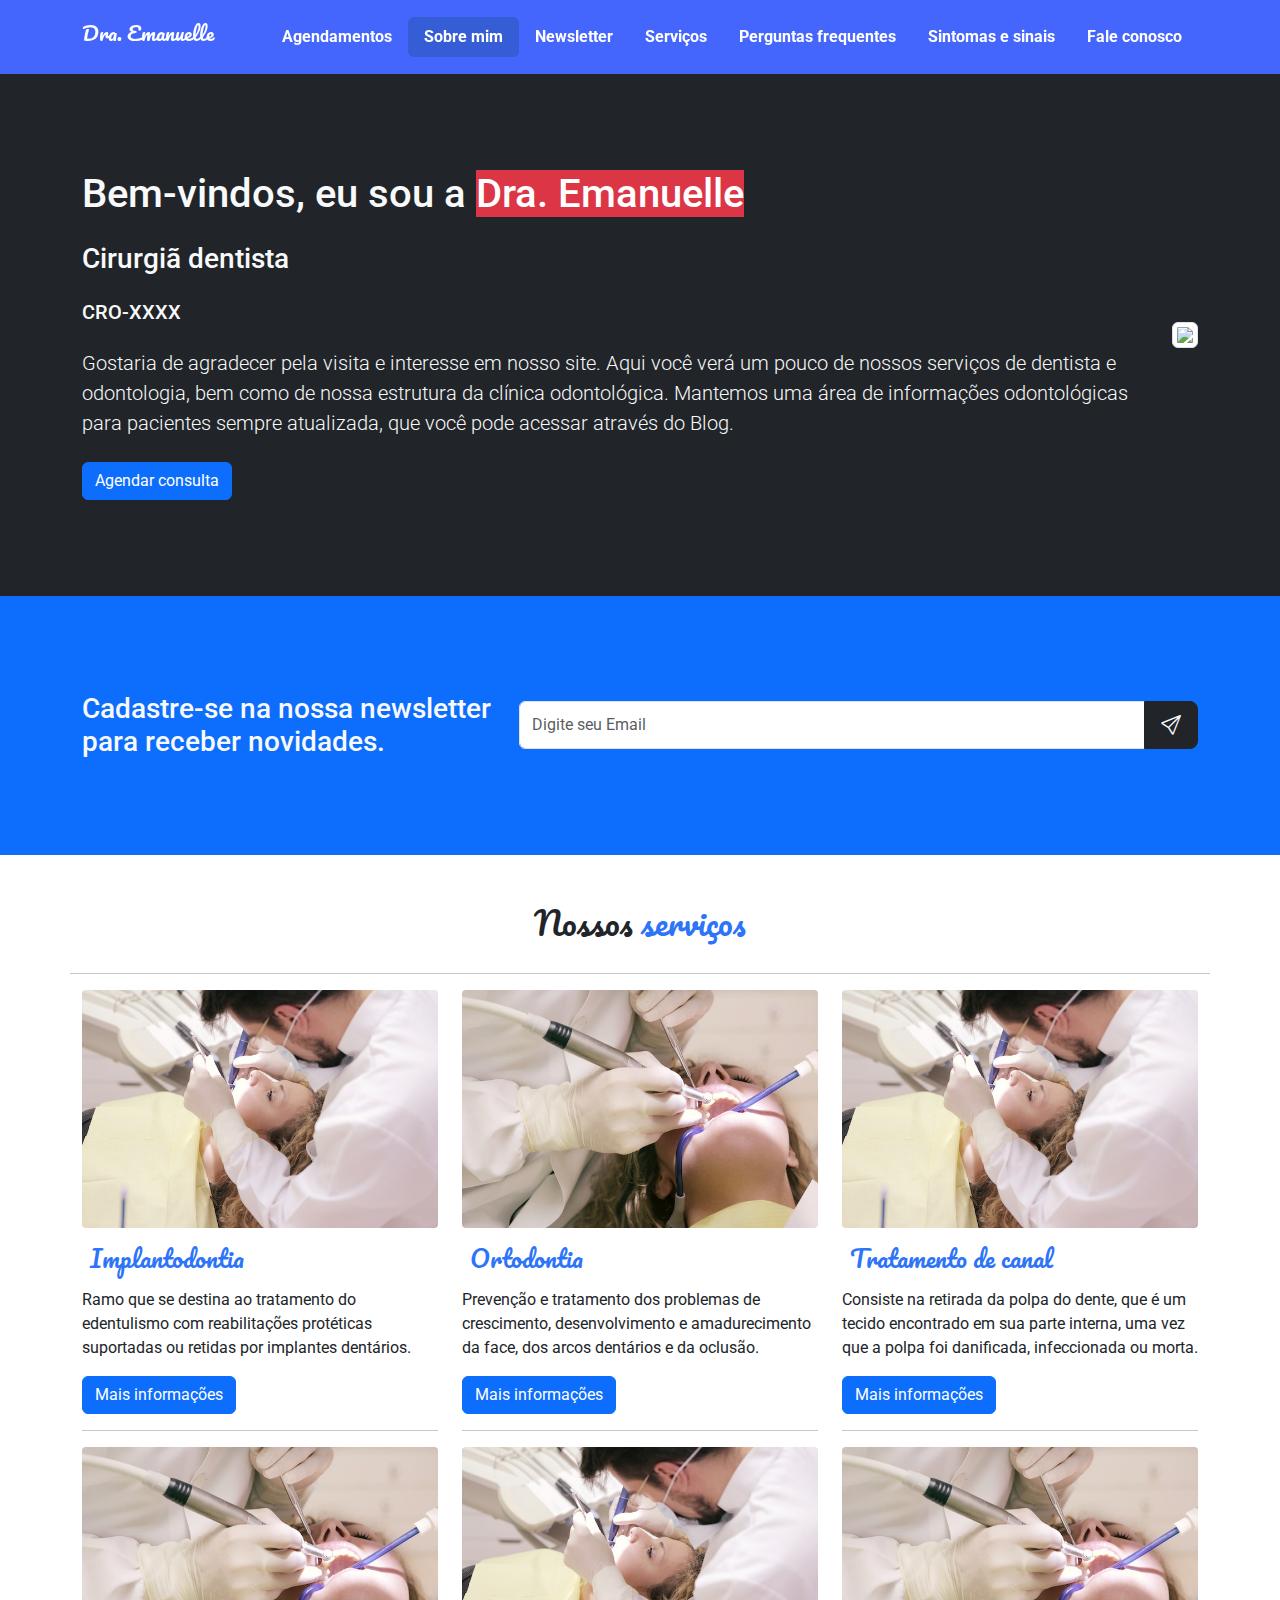
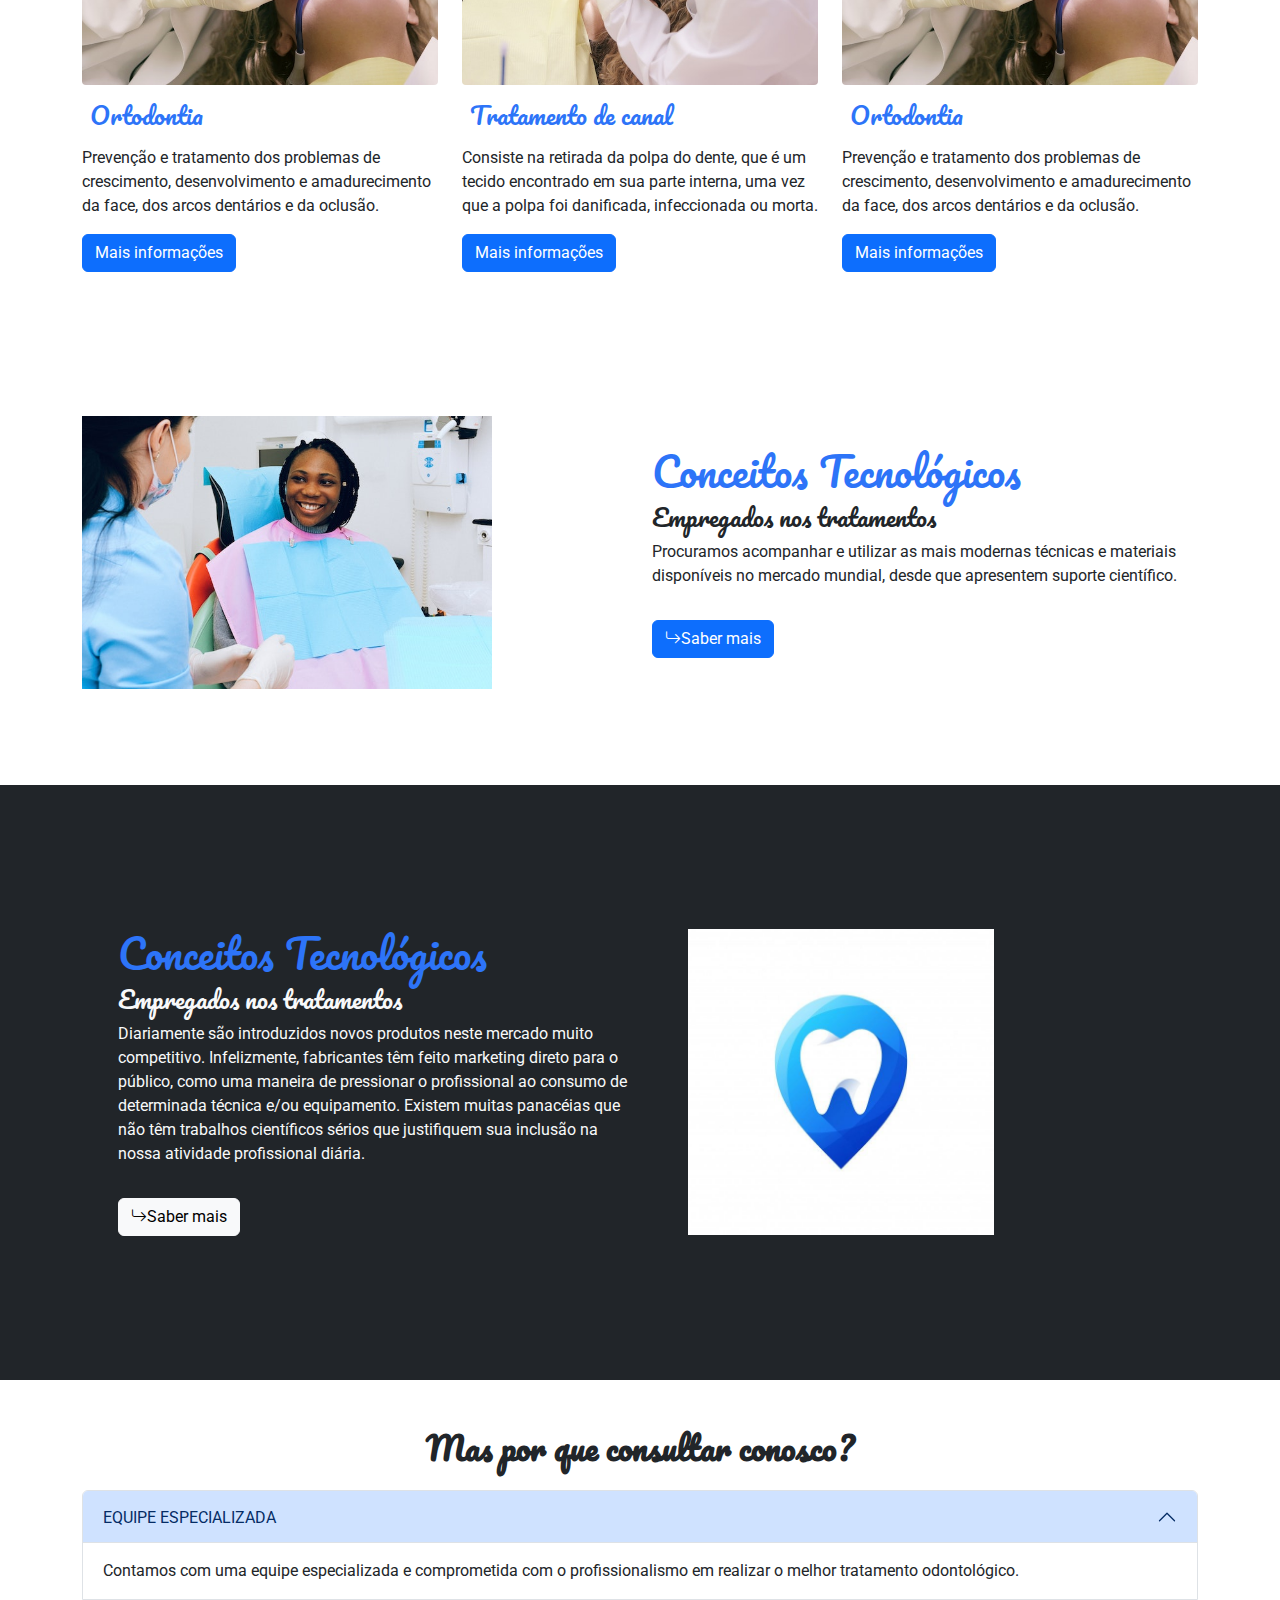
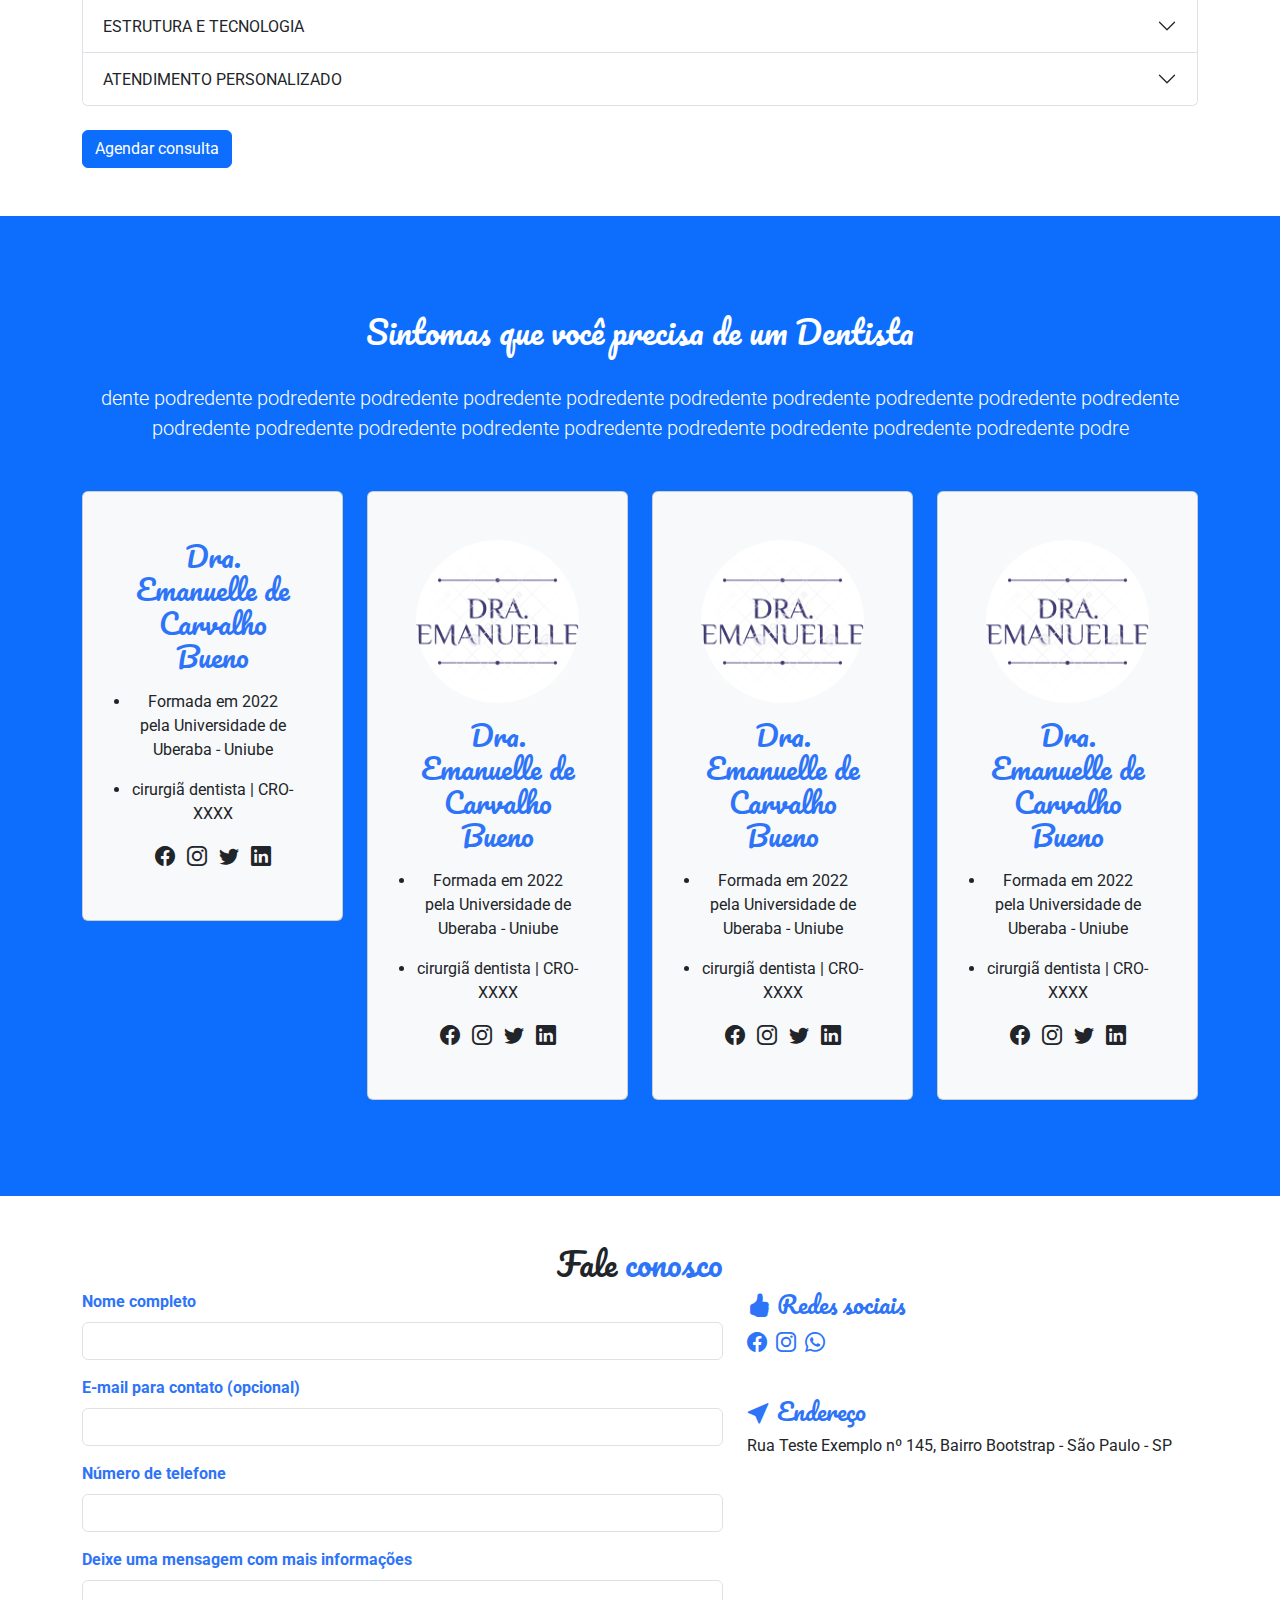
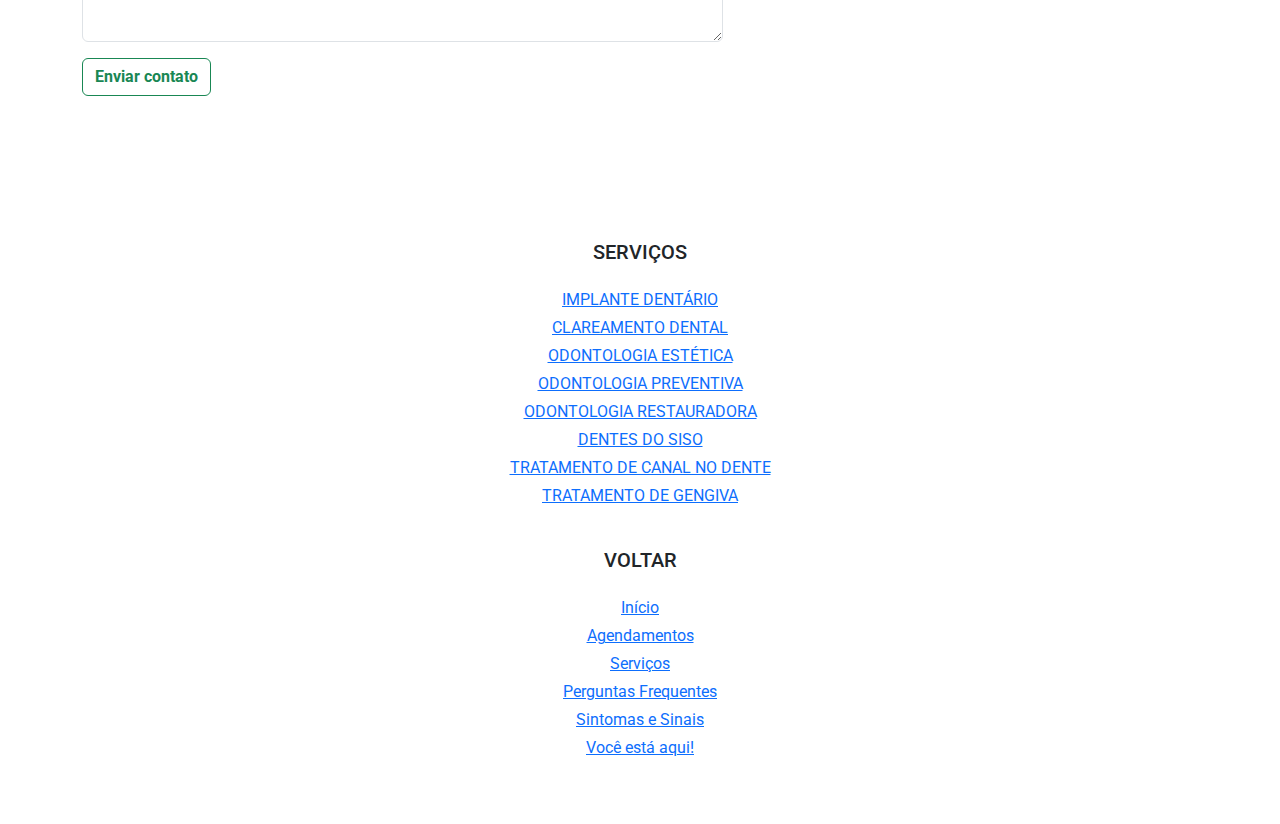
==== responsive-index.html @ a52a77e8 "Update responsive-index.html" ====
<!doctype html>
<html lang="pt-BR">

<head>
    <meta charset="UTF-8">
    <meta name="viewport" content="width=device-width, initial-scale=1">
    <title>DRA. Emanuelle</title>
    <link rel="stylesheet" href="https://cdn.jsdelivr.net/npm/bootstrap-icons@1.9.1/font/bootstrap-icons.css">
    <link rel="preconnect" href="https://fonts.googleapis.com">
    <link rel="preconnect" href="https://fonts.gstatic.com" crossorigin>
    <link href="https://fonts.googleapis.com/css2?family=Pacifico&family=Roboto:wght@400;700&display=swap" rel="stylesheet">
    <link href="https://cdn.jsdelivr.net/npm/bootstrap@5.2.0/dist/css/bootstrap.min.css" rel="stylesheet">
    <link rel="shortcut icon" href="./images/canvas.png">
    <link rel="stylesheet" href="./style.css">
</head>

<body>
    <!--Start navbar -->
    <header class="navbar navbar-expand-lg sticky-top p-3" id="cabecalho">
        <div class="container">
            <h1 class="navbar-brand section-title">Dra. Emanuelle</h1>
            <button class="navbar-toggler" data-bs-toggle="collapse" data-bs-target="#menu-navegacao"><span class="navbar-toggler-icon"></span>
            </button>
            <nav class="navbar-collapse collapse justify-content-end" id="menu-navegacao">
                <ul class="nav nav-pills d-block d-md-flex">
                    <li class="nav-item fw-bold">
                        <a href="#sobre-mim" class="nav-link" data-bs-toggle="modal" data-bs-target="#modal-1">Agendamentos</a>
                    </li>
                    <li class="nav-item fw-bolder"> 
                        <a  href="#cabecalho" class="nav-link">Sobre mim</a>
                    </li>
                    <li class="nav-item fw-bolder">
                        <a href="#newsletter" class="nav-link">Newsletter</a>
                    </li>
                    <li class="nav-item fw-bolder">
                        <a href="#services" class="nav-link">Serviços</a>
                    </li>
                    <li class="nav-item fw-bolder">
                        <a href="#questions-1" class="nav-link">Perguntas frequentes</a>
                    </li>
                    <li class="nav-item fw-bolder">
                        <a href="#sintomas-e-sinais" class="nav-link">Sintomas e sinais</a>
                    </li>
                    <li class="nav-item fw-bolder">
                        <a href="#agendamento" class="nav-link">Fale conosco</a>
                    </li>
                </ul>
            </nav>
        </div>
    </header>
    <!-- end navbar -->

    <!-- start hero section -->
    <div data-bs-spy="scroll" data-bs-target="cabecalho" data-bs-smooth-scroll="true">
        <section class="bg-dark text-light p-5 text-center text-sm-start" id="cabecalho">
            <div class="container py-5">
                <div class="d-sm-flex align-items-center justify-content-between">
                    <div>
                        <h1>Bem-vindos, eu sou a <span class="text-bg-danger">Dra. Emanuelle</span></h1>
                        <h3 class="my-4">Cirurgiã dentista</h3>
                        <h5>CRO-XXXX</h5>
                        <p class="lead my-4">
                            Gostaria de agradecer pela visita e interesse em nosso site. Aqui você verá um pouco de nossos
                            serviços de dentista e odontologia, bem como de nossa estrutura da clínica odontológica.
                            Mantemos uma área de informações odontológicas para pacientes sempre atualizada, que você pode
                            acessar através do Blog.
                        </p>
                        <a class="btn btn-primary" data-bs-toggle="modal" data-bs-target="#modal-1">Agendar consulta</a>
                    </div>
                    <a href="#">
                        <img src="images/indice.jpg" class="img-thumbnail" width="2000">
                    </a>
                </div>
            </div>
        </section>
        <!-- end of hero section -->

        <!-- start newsletter section -->
        <section id="newsletter" class="bg-primary text-light p-5">
            <div class="container py-5">
                <div class="d-md-flex justify-content-between align-items-center">
                    <h3 class="mb-3 mb-md-0">
                        Cadastre-se na nossa newsletter para receber novidades.
                    </h3>
                    <div class="input-group news-input">
                        <input type="text" class="form-control" placeholder="Digite seu Email" name="email">
                        <button class="btn btn-dark btn-lg" class="#enviar">
                            <i class="bi bi-send"></i>
                        </button>
                    </div>
                </div>
            </div>
        </section>
        <!-- end newsletter section -->

        <!-- start services section-->
        <section id="services" class="pt-5 pb-5">
            <div class="container">
                <div class="row">
                    <h2 class="section-title text-center">Nossos <span class="text-colored">serviços</span></h2>
                </div>
                <div class="row mt-4"><hr/>
                    <div class="col-md-4">
                        <img src="./images/pexels-andrea-piacquadio-3779711.jpg" alt="aniversario" class="d-block w-100 rounded-1 mb-2">
                        <h4 class="section-title text-colored p-2">
                            Implantodontia
                        </h4>
                        <p>
                            Ramo que se destina ao tratamento do edentulismo com reabilitações protéticas suportadas ou retidas por implantes dentários.
                        </p>
                        <a href="#newsletter" class="btn btn-primary">
                            Mais informações
                        </a><hr/>
                    </div>
                    <div class="col-md-4">
                        <img src="./images/pexels-andrea-piacquadio-3779713.jpg" alt="casamentos" class="d-block w-100 rounded-1 mb-2">
                        <h4 class="section-title text-colored p-2">
                            Ortodontia                        
                        </h4>
                        <p>
                            Prevenção e tratamento dos problemas de crescimento, desenvolvimento e amadurecimento da face, dos arcos dentários e da oclusão.
                        </p>
                        <a href="#newsletter" class="btn btn-primary">
                            Mais informações
                        </a><hr/>
                    </div>
                    <div class="col-md-4">
                        <img src="./images/pexels-andrea-piacquadio-3779711.jpg" alt="confraternizacoes" class="d-block w-100 rounded-1 mb-2">
                        <h4 class="section-title text-colored p-2">
                            Tratamento de canal
                        </h4>
                        <p>
                            Consiste na retirada da polpa do dente, que é um tecido encontrado em sua parte interna, uma vez que a polpa foi danificada, infeccionada ou morta.
                        </p>
                        <a href="#newsletter" class="btn btn-primary">
                            Mais informações
                        </a><hr/>
                    </div>
                    <div class="col-md-4">
                        <img src="./images/pexels-andrea-piacquadio-3779713.jpg" alt="casamentos" class="d-block w-100 rounded-1 mb-2">
                        <h4 class="section-title text-colored p-2">
                            Ortodontia                        
                        </h4>
                        <p>
                            Prevenção e tratamento dos problemas de crescimento, desenvolvimento e amadurecimento da face, dos arcos dentários e da oclusão.
                        </p>
                        <a href="#newsletter" class="btn btn-primary">
                            Mais informações
                        </a>
                    </div>
                    <div class="col-md-4">
                        <img src="./images/pexels-andrea-piacquadio-3779711.jpg" alt="confraternizacoes" class="d-block w-100 rounded-1 mb-2">
                        <h4 class="section-title text-colored p-2">
                            Tratamento de canal
                        </h4>
                        <p>
                            Consiste na retirada da polpa do dente, que é um tecido encontrado em sua parte interna, uma vez que a polpa foi danificada, infeccionada ou morta.
                        </p>
                        <a href="#newsletter" class="btn btn-primary">
                            Mais informações
                        </a>
                    </div>
                    <div class="col-md-4">
                        <img src="./images/pexels-andrea-piacquadio-3779713.jpg" alt="casamentos" class="d-block w-100 rounded-1 mb-2">
                        <h4 class="section-title text-colored p-2">
                            Ortodontia                        
                        </h4>
                        <p>
                            Prevenção e tratamento dos problemas de crescimento, desenvolvimento e amadurecimento da face, dos arcos dentários e da oclusão.
                        </p>
                        <a href="#newsletter" class="btn btn-primary">
                            Mais informações
                        </a>
                    </div>
                </div>
            </div>
        </section>
        <!-- End event section -->


        

        <!--start about section-->
        <section class="p-5" id="about">
            <div class="container py-5">
                <div class="row justify-content-between align-items-center">
                    <div class="col-md">
                        <a href="#"><img src="./images/pexels-anna-shvets-3845625.jpg" class="img-fluid" width="75%"></a>
                    </div>
                    <div class="col-md">
                        <h1 class="section-title text-colored">Conceitos Tecnológicos</h1>
                        <h4 class="section-title"> Empregados nos tratamentos</h4>
                        <p>Procuramos acompanhar e utilizar as mais modernas técnicas e materiais disponíveis no mercado
                            mundial, desde que apresentem suporte científico.</p>
                        <a href="#newsletter" class="btn btn-primary mt-3"><i class="bi bi-arrow-return-right"></i>Saber
                            mais</a>
                    </div>
                </div>
            </div>

        </section>
        <!--end about section-->

        <!-- start learn section -->
        <section class="bg-dark text-light p-5" id="questions">
            <div class="container py-5">
                <div class="row align-items-center justify-content-between">
                    <div class="col-md p-5">
                        <h1 class="section-title text-colored">Conceitos Tecnológicos</h1>
                        <h4 class="section-title"> Empregados nos tratamentos</h4>
                        <p>Diariamente são introduzidos novos produtos neste mercado muito competitivo. Infelizmente,
                            fabricantes têm feito marketing direto para o público, como uma maneira de pressionar o
                            profissional ao consumo de determinada técnica e/ou equipamento. Existem muitas panacéias que
                            não têm trabalhos científicos sérios que justifiquem sua inclusão na nossa atividade
                            profissional diária.</p>
                        <a href="#newsletter" class="btn btn-light mt-3"><i class="bi bi-arrow-return-right"></i>Saber
                            mais</a>
                    </div>
                    <div class="col-md">
                        <a href="#">
                            <img src="./images/logo.jpg" class="img-fluid" width="60%">
                        </a>
                    </div>
                </div>
            </div>

        </section>

        <!-- end learn section -->

        <!-- star F&Q section -->

        <section class="p-5" id="questions-1">
            <div class="container">
                <h2 class="text-center section-title mb-4"><strong>Mas por que consultar conosco?</strong></h2>

                <div class="accordion" id="accordionExample">
                    <div class="accordion-item">
                        <h2 class="accordion-header" id="headingOne">
                            <button class="accordion-button" type="button" data-bs-toggle="collapse"
                                data-bs-target="#collapseOne" aria-expanded="true" aria-controls="collapseOne">
                                EQUIPE ESPECIALIZADA
                            </button>
                        </h2>
                        <div id="collapseOne" class="accordion-collapse collapse show" aria-labelledby="headingOne"
                            data-bs-parent="#accordionExample">
                            <div class="accordion-body">
                                Contamos com uma equipe especializada e comprometida com o profissionalismo em realizar o
                                melhor tratamento odontológico.
                            </div>
                        </div>
                    </div>
                    
                    <div class="accordion-item">
                        <h2 class="accordion-header" id="headingTwo">
                            <button class="accordion-button collapsed" type="button" data-bs-toggle="collapse"
                                data-bs-target="#collapseTwo" aria-expanded="false" aria-controls="collapseTwo">
                                ESTRUTURA E TECNOLOGIA
                            </button>
                        </h2>
                        <div id="collapseTwo" class="accordion-collapse collapse" aria-labelledby="headingTwo"
                            data-bs-parent="#accordionExample">
                            <div class="accordion-body">
                                <p>Contamos com uma estrutura moderna e também investimos no que tem de mais moderno em
                                    tecnologias para que os pacientes tenham um melhor resultado.</p>
                            </div>
                        </div>
                    </div>
                    <div class="accordion-item">
                        <h2 class="accordion-header" id="headingThree">
                            <button class="accordion-button collapsed" type="button" data-bs-toggle="collapse"
                                data-bs-target="#collapseThree" aria-expanded="false" aria-controls="collapseThree">
                                ATENDIMENTO PERSONALIZADO
                            </button>
                        </h2>
                        <div id="collapseThree" class="accordion-collapse collapse" aria-labelledby="headingThree"
                            data-bs-parent="#accordionExample">
                            <div class="accordion-body">
                                Pensando no bem - estar e satisfação do paciente, nós realizamos um atendimento
                                personalizado na particularidade de cada cliente.
                            </div>
                        </div>
                    </div>
                </div><br/>
                <a class="btn btn-primary" data-bs-toggle="modal" data-bs-target="#modal-1">Agendar consulta</a>
            </div>
        </section>

        <!-- end F&Q section -->

        <!-- Start instraction section-->
        <section class="p-5 bg-primary" id="sintomas-e-sinais">
            <div class="container py-5">
                <h2 class="text-center section-title text-white">Sintomas que você precisa de um Dentista</h2><br/>

                <p class="lead text-center text-white mb-5">
                    dente podredente podredente podredente podredente podredente podredente podredente podredente podredente
                    podredente podredente podredente podredente podredente podredente podredente podredente podredente
                    podredente podre
                </p>

                <div class="row g-4">
                    <div class="col-md-6 col-lg-3">
                        <div class="card bg-light">
                            <div class="card-body text-center p-5">
                                <h3 class="card-title section-title text-colored mb-3">Dra. Emanuelle de Carvalho Bueno</h3>
                                <p class="card-text">
                                    <li>
                                        Formada em 2022 pela Universidade de Uberaba - Uniube
                                    </li>
                                </p>
                                <p class="card-text">
                                    <li>
                                        cirurgiã dentista | CRO-XXXX
                                    </li>
                                </p>
                                <a href="#"><i class="bi bi-facebook text-dark mx-1 lead"></i></a>
                                <a href="#"><i class="bi bi-instagram text-dark mx-1 lead"></i></a>
                                <a href="#"><i class="bi bi-twitter text-dark mx-1 lead"></i></a>
                                <a href="#"><i class="bi bi-linkedin text-dark mx-1 lead"></i></a>
                            </div>
                        </div>
                    </div>

                    <div class="col-md-6 col-lg-3">
                        <div class="card bg-light">
                            <div class="card-body text-center p-5">
                                <img src="./images/canvas.png" class="rounded-circle mb-3" width="100%">
                                <h3 class="card-title section-title text-colored mb-3">Dra. Emanuelle de Carvalho Bueno</h3>
                                <p class="card-text">
                                    <li>
                                        Formada em 2022 pela Universidade de Uberaba - Uniube
                                    </li>
                                </p>
                                <p class="card-text">
                                    <li>
                                        cirurgiã dentista | CRO-XXXX
                                    </li>
                                </p>
                                <a href="#"><i class="bi bi-facebook text-dark mx-1 lead"></i></a>
                                <a href="#"><i class="bi bi-instagram text-dark mx-1 lead"></i></a>
                                <a href="#"><i class="bi bi-twitter text-dark mx-1 lead"></i></a>
                                <a href="#"><i class="bi bi-linkedin text-dark mx-1 lead"></i></a>
                            </div>
                        </div>
                    </div>

                    <div class="col-md-6 col-lg-3">
                        <div class="card bg-light">
                            <div class="card-body text-center p-5">
                                <img src="./images/canvas.png" class="rounded-circle mb-3" width="100%">
                                <h3 class="card-title section-title text-colored mb-3">Dra. Emanuelle de Carvalho Bueno</h3>
                                <p class="card-text">
                                    <li>
                                        Formada em 2022 pela Universidade de Uberaba - Uniube
                                    </li>
                                </p>
                                <p class="card-text">
                                    <li>
                                        cirurgiã dentista | CRO-XXXX
                                    </li>
                                </p>
                                <a href="#"><i class="bi bi-facebook text-dark mx-1 lead"></i></a>
                                <a href="#"><i class="bi bi-instagram text-dark mx-1 lead"></i></a>
                                <a href="#"><i class="bi bi-twitter text-dark mx-1 lead"></i></a>
                                <a href="#"><i class="bi bi-linkedin text-dark mx-1 lead"></i></a>
                            </div>
                        </div>
                    </div>

                    <div class="col-md-6 col-lg-3">
                        <div class="card bg-light">
                            <div class="card-body text-center p-5">
                                <img src="./images/canvas.png" class="rounded-circle mb-3" width="100%">
                                <h3 class="card-title section-title text-colored mb-3">Dra. Emanuelle de Carvalho Bueno</h3>
                                <p class="card-text">
                                    <li>
                                        Formada em 2022 pela Universidade de Uberaba - Uniube
                                    </li>
                                </p>
                                <p class="card-text">
                                    <li>
                                        cirurgiã dentista | CRO-XXXX
                                    </li>
                                </p>
                                <a href="#"><i class="bi bi-facebook text-dark mx-1 lead"></i></a>
                                <a href="#"><i class="bi bi-instagram text-dark mx-1 lead"></i></a>
                                <a href="#"><i class="bi bi-twitter text-dark mx-1 lead"></i></a>
                                <a href="#"><i class="bi bi-linkedin text-dark mx-1 lead"></i></a>
                            </div>
                        </div>
                    </div>
                </div>
            </div>
        </section>
        <!-- end instraction section -->

        <!-- Start agended section -->
        <section id="agendamento" class="pt-5 pb-5">
            <div class="container">
                <div class="row">
                    <h2 class="section-title text-center">Fale <span class="text-colored">conosco</span></h2>
                </div>
                <div class="row">
                    <div class="col-md-7 mb-5">
                        <form>
                            <div class="mb-3">
                                <label for="nome" class="form-label fw-bold text-colored">Nome completo</label>
                                <input type="text" id="nome" class="form-control" required>
                            </div>
                            <div class="mb-3">
                                <label for="email" class="form-label fw-bold text-colored">E-mail para contato (opcional)</label>
                                <input type="email" id="email" class="form-control">
                            </div>
                            <div class="mb-3">
                                <label for="telefone" class="form-label fw-bold text-colored">Número de telefone</label>
                                <input type="tel" id="telefone" class="form-control" required>
                            </div>
                            <div class="mb-3">
                                <label for="mensagem" class="form-label fw-bold text-colored">Deixe uma mensagem com mais informações</label>
                                <textarea id="mensagem" class="form-control" required></textarea>
                            </div>
                            <button type="submit" class="btn btn-outline-success fw-bold">Enviar contato</button>
                        </form>
                    </div>
                    <div class="col-md-5">
                        <div class="row">
                            <h3 class="section-title fs-4 text-colored">
                                <i class="bi bi-hand-thumbs-up-fill"></i>
                                Redes sociais
                            </h3>
                            <ul class="social-links">
                                <li class="fs-5">
                                    <a href="#">
                                        <i class="bi bi-facebook text-colored"></i>
                                    </a>
                                </li>
                                <li class="fs-5 ms-1 me-1">
                                    <a href="#">
                                        <i class="bi bi-instagram text-colored"></i>
                                    </a>
                                </li>
                                <li class="fs-5">
                                    <a href="#">
                                        <i class="bi bi-whatsapp text-colored"></i>
                                    </a>
                                </li>
                            </ul>
                        </div>
                        <div class="row mt-4">
                            <h3 class="section-title fs-4 text-colored">
                                <i class="bi bi-cursor-fill"></i>
                                Endereço
                            </h3>
                            <address>
                                Rua Teste Exemplo nº 145, Bairro Bootstrap - São Paulo - SP
                            </address>
                        </div>
                    </div>
                </div>
            </div>
        </section>
        <!-- End agended section -->

        <!-- Start modal section -->
        <div class="modal fade" id="modal-1">
            <div class="modal-dialog text-center">
                <div class="modal-content">
                    <div class="modal-header">
                        <p>Ficou interessado em agendar sua consulta? preencha os campos do formulario para receber nosso
                            atendimento.</p>
                        <button class="btn-close" data-bs-dismiss="modal" aria-label="close"></button>
                    </div>
                    <div class="modal-body">

                        <h6>Não perca tempo, agende sua consulta. </h6>


                        <form class="form">
                            <div class="input-group">
                                <input type="text" name="nome" placeholder="digite seu nome completo">
                            </div><br>

                            <div class="input-group">
                                <input type="text" name="email" placeholder="digite seu melhor email">
                            </div><br>

                            <div class="input-group">
                                <input type="text" name="telefone" placeholder="digite seu número de telefone">
                            </div><br>

                            <button type="submit" class="btn btn-md btn-success" id="form">Solicitar
                                contato</button>
                    </div>
                    <div class="modal-footer">
                        <button type="button" class="btn btn-secondary" data-bs-dismiss="modal">Fechar</button>
                    </div>
                </div>
            </div>
        </div>
        <!-- End modal section -->

        <!-- Start footer section -->
        <footer id="rodape" class="page-footer p-5 text-md-left">
            <div class="container text-center">
                <div class="row g-4">
                    <div class="col-lg-2col-md-2 mx-auto">
                        <h5 class="text-uppercase font-weight-bold mb-4">Serviços</h5>
                        <ul class="list-unstyled">
                            <li class="mb-1"><a href="#modal-1">IMPLANTE DENTÁRIO</a></li>
                            <li class="mb-1"><a href="#">CLAREAMENTO DENTAL</a></li>
                            <li class="mb-1"><a href="#">ODONTOLOGIA ESTÉTICA</a></li>
                            <li class="mb-1"><a href="#">ODONTOLOGIA PREVENTIVA</a></li>
                            <li class="mb-1"><a href="#">ODONTOLOGIA RESTAURADORA</a></li>
                            <li class="mb-1"><a href="#">DENTES DO SISO</a></li>
                            <li class="mb-1"><a href="#">TRATAMENTO DE CANAL NO DENTE</a></li>
                            <li class="mb-1"><a href="#">TRATAMENTO DE GENGIVA</a></li>
                        </ul>
                    </div>
                    <div class="col-lg-2col-md-2 mx-auto">
                        <h5 class="text-uppercase font-weight-bold mb-4">Voltar</h5>
                        <ul class="list-unstyled">
                            <li class="mb-1"><a href="#sobre-mim">Início</a></li>
                            <li class="mb-1"><a href="#">Agendamentos</a></li>
                            <li class="mb-1"><a href="#sevices">Serviços</a></li>
                            <li class="mb-1"><a href="#questions">Perguntas Frequentes</a></li>
                            <li class="mb-1"><a href="#sintomasSinais">Sintomas e Sinais</a></li>
                            <li class="mb-1"><a href="#rodape">Você está aqui!</a></li>
                        </ul>
                    </div>
                </div>
            </div>
        </footer>
        <!-- end footer section -->
    </div>

    <script src="https://cdn.jsdelivr.net/npm/bootstrap@5.2.0/dist/js/bootstrap.bundle.min.js"></script>
</body>

</html>
---- style.css ----
body {
    font-family: 'Roboto', sans-serif;
}

.navbar {
    background-color: #3b5efcf3;
}

#cabecalho .nav .nav-link.active {
    background-color: rgba(50, 91, 204, 0.822);
    color: #fff;
}

#cabecalho .nav .nav-link,
.navbar-brand,
.navbar-brand:hover,
.nav-cardapio .nav-link.active:hover {
    color: rgb(255, 255, 255);
}

.text-colored {
    color: #2d74f8;
}

.section-title {
    font-family: 'pacifico', cursive;
}

.navbar-toggler {
    background-color: rgba(255, 255, 255, 0.44);
}

.social-links li {
    list-style: none;
    display: inline;
}

.social-links a {
    text-decoration: none;
}

@media (max-width: 767px) {
    .carousel-item img {
        height: 280px;
    }
}
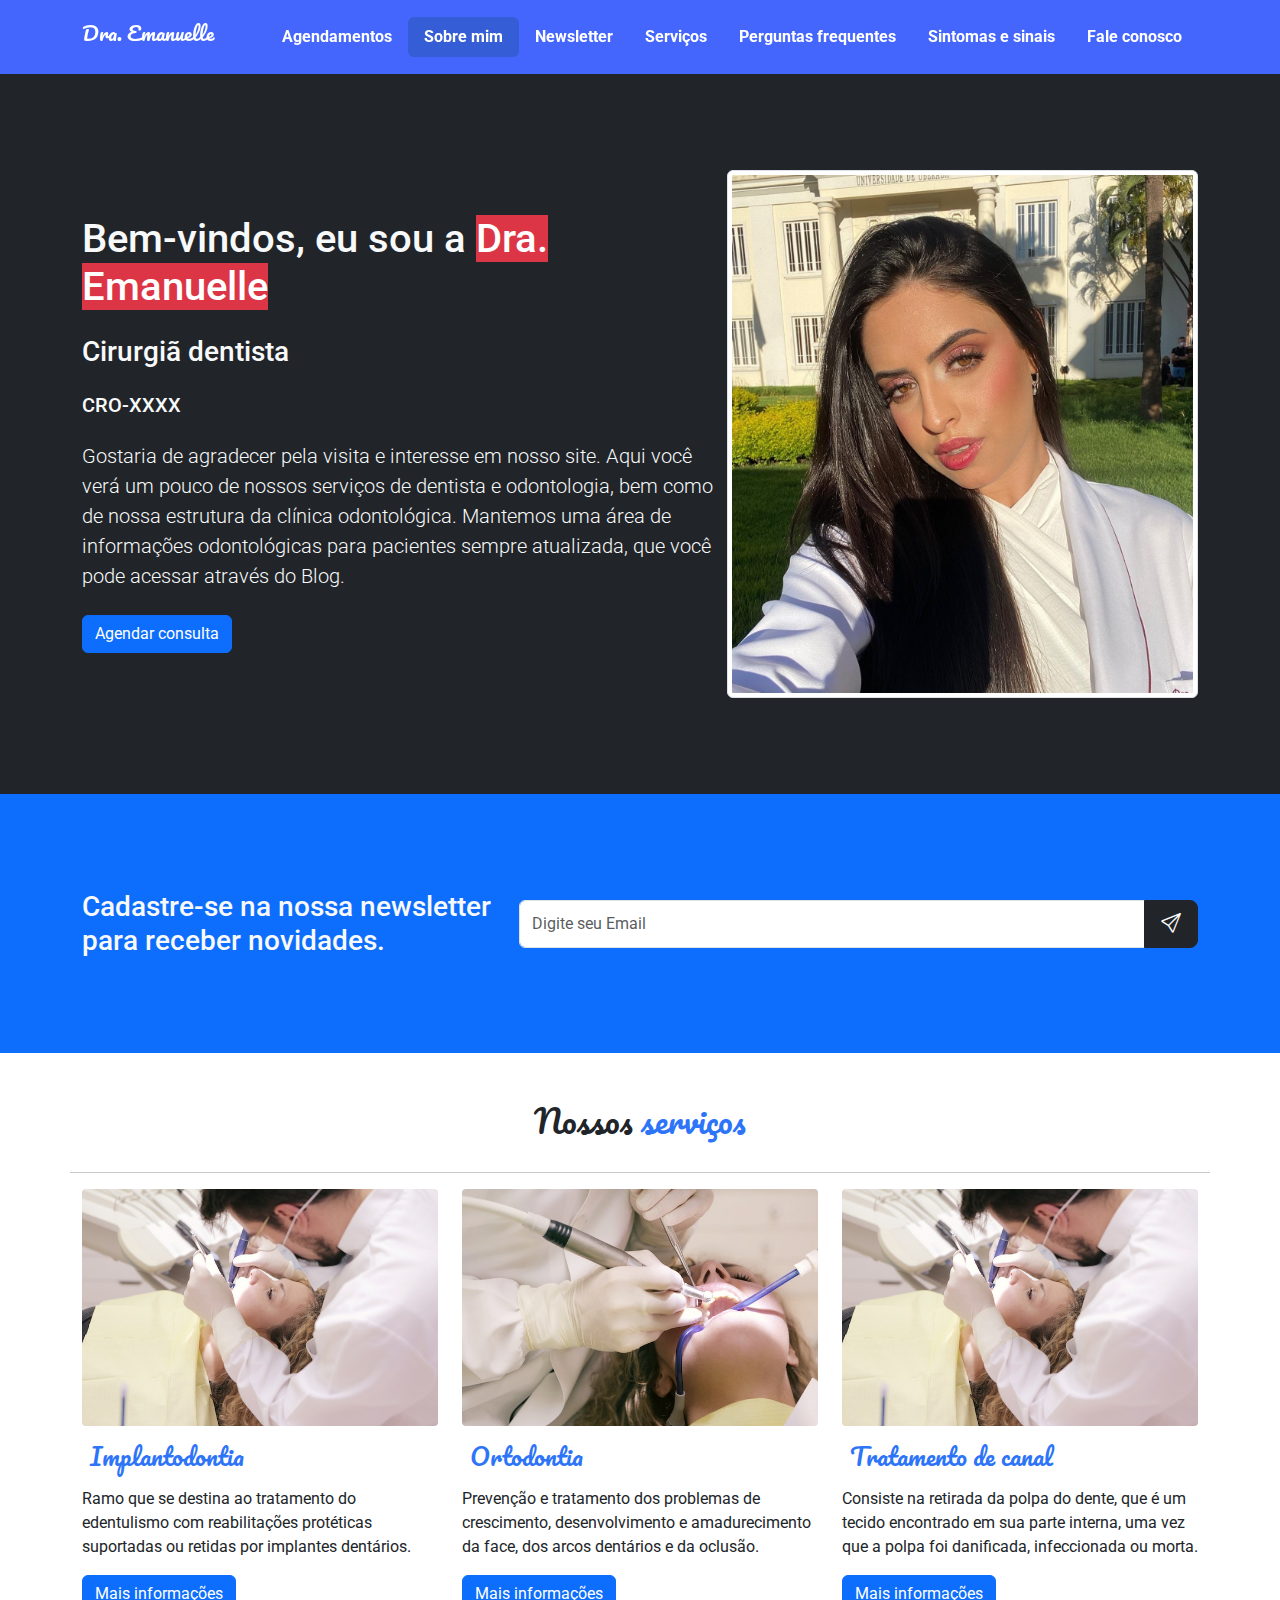
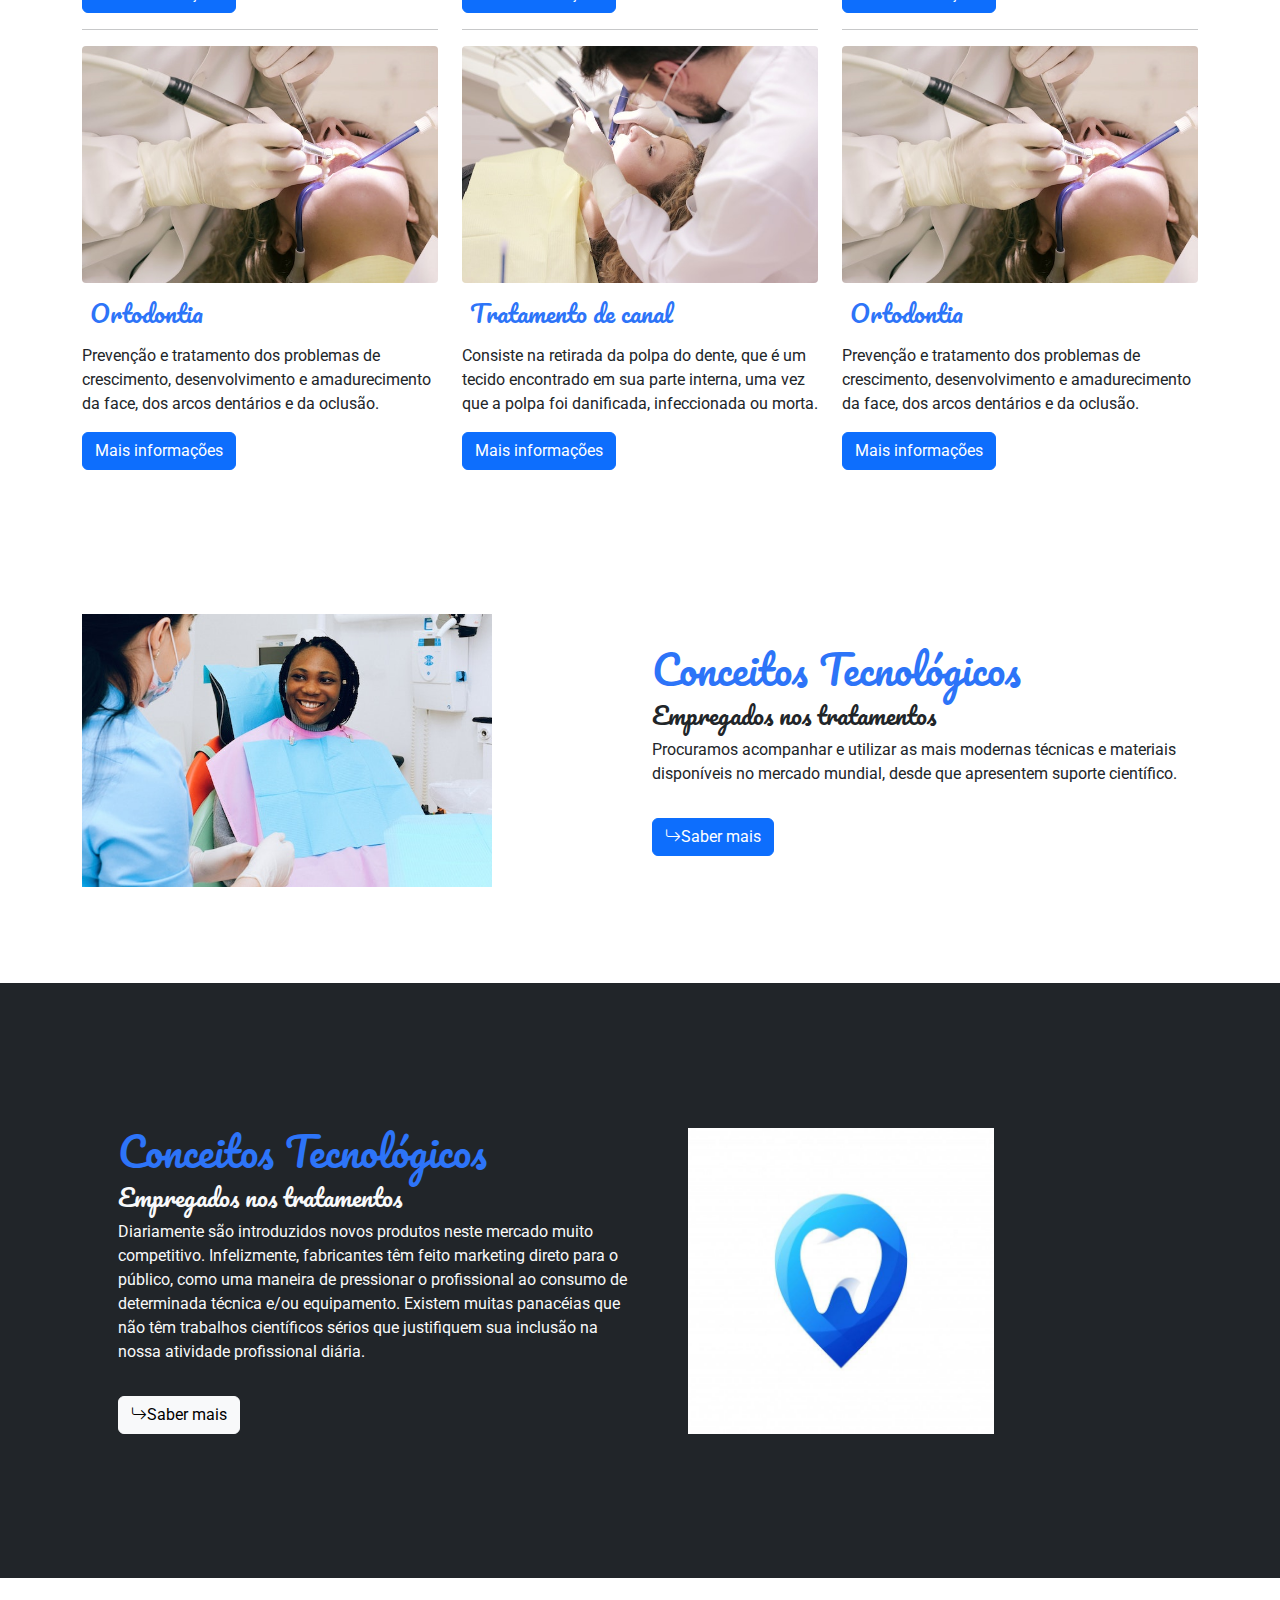
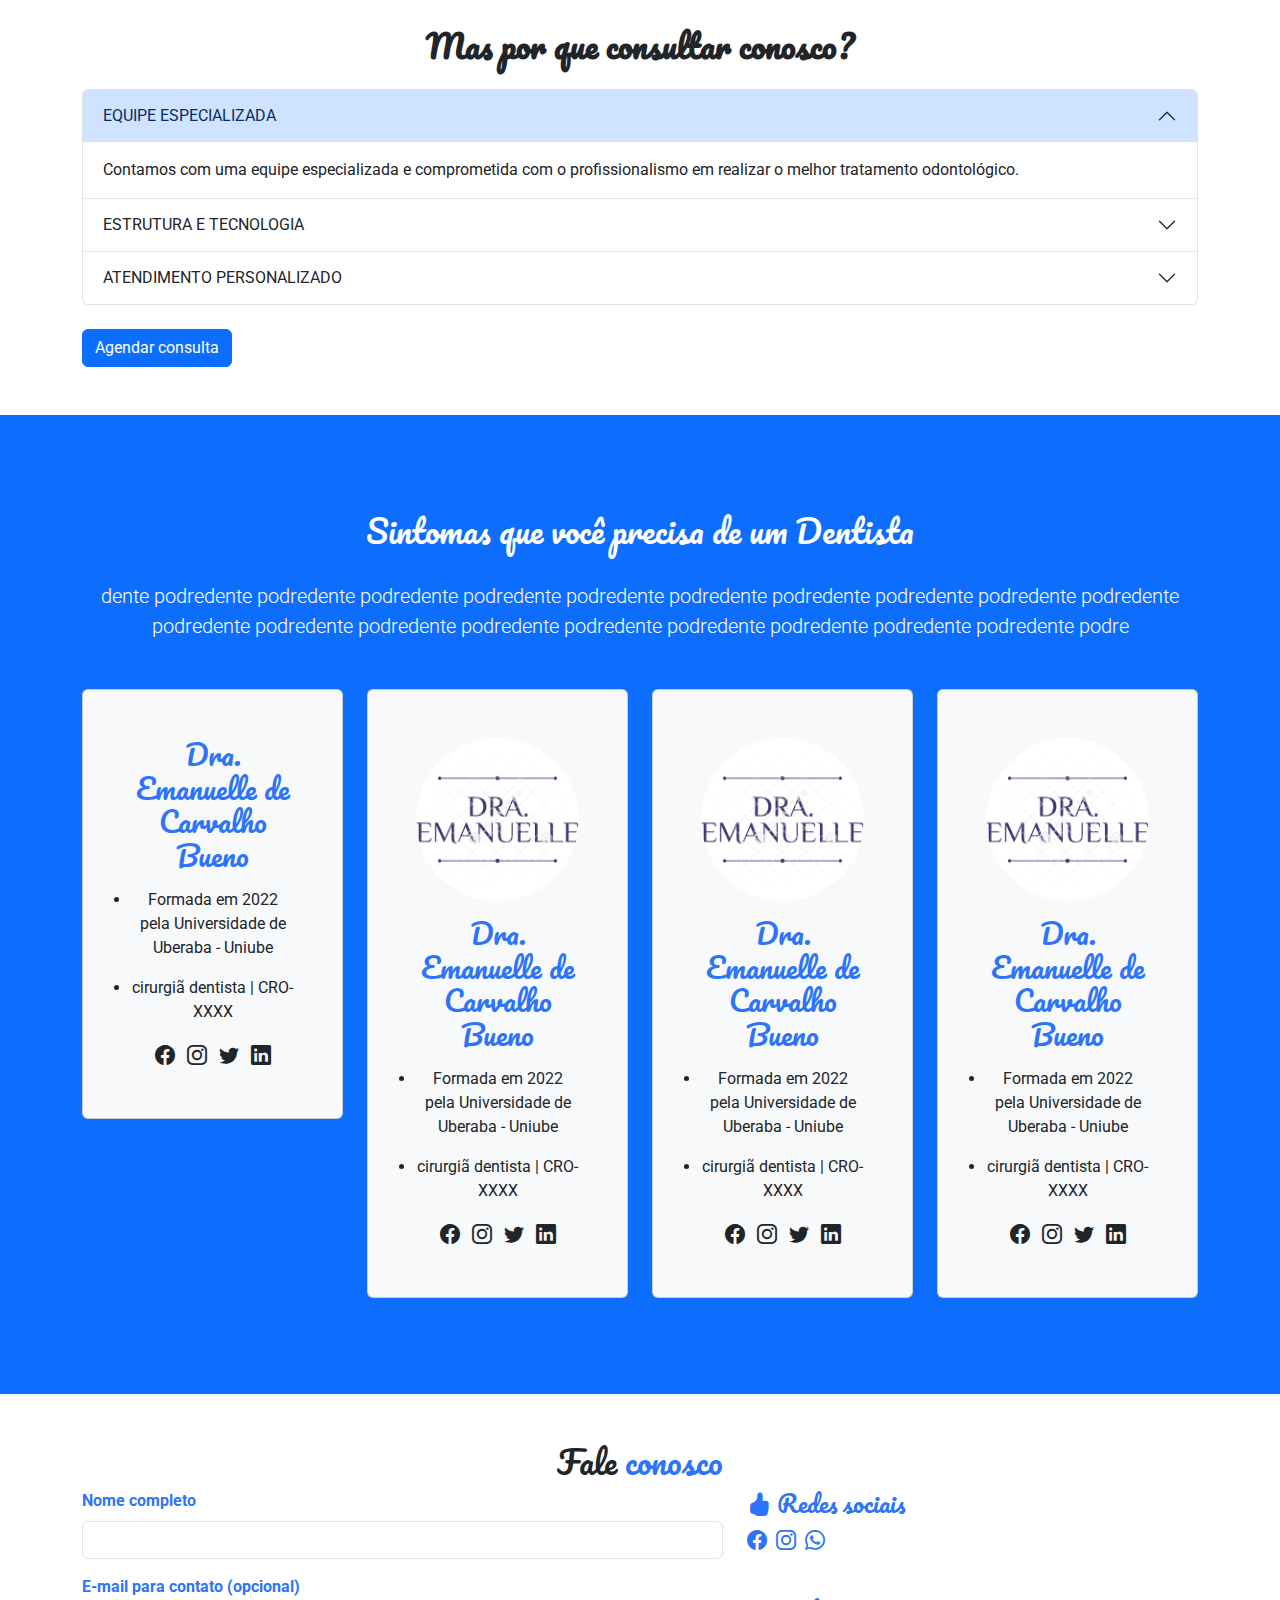
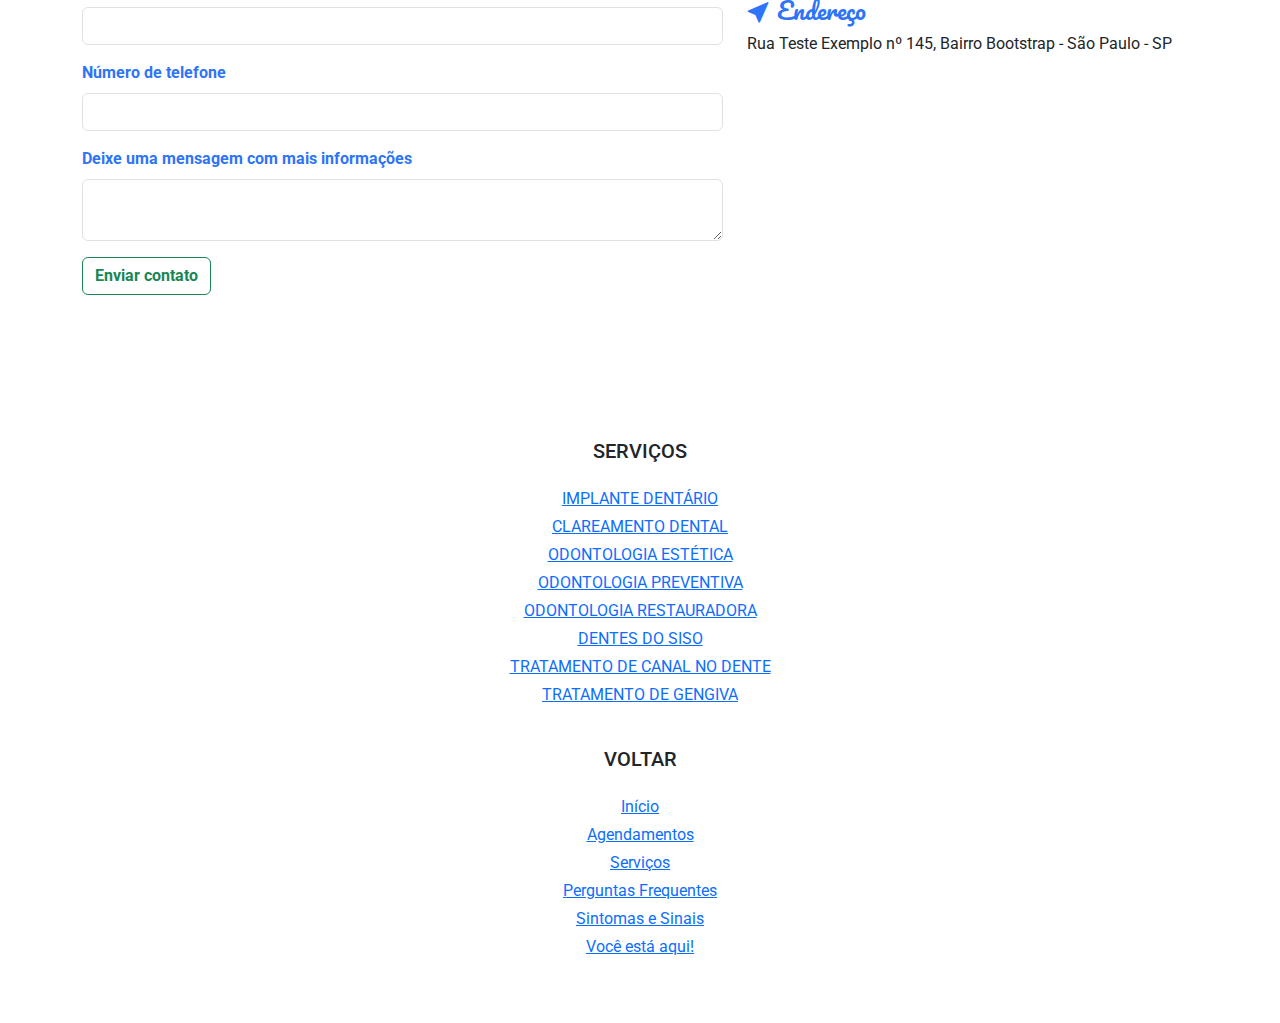
==== commit dcafdecd: "Update responsive-index.html" ====
--- a/responsive-index.html
+++ b/responsive-index.html
@@ -5,11 +5,12 @@
     <meta charset="UTF-8">
     <meta name="viewport" content="width=device-width, initial-scale=1">
     <title>DRA. Emanuelle</title>
+    <link href="https://cdn.jsdelivr.net/npm/bootstrap@5.2.0/dist/css/bootstrap.min.css" rel="stylesheet">
     <link rel="stylesheet" href="https://cdn.jsdelivr.net/npm/bootstrap-icons@1.9.1/font/bootstrap-icons.css">
     <link rel="preconnect" href="https://fonts.googleapis.com">
     <link rel="preconnect" href="https://fonts.gstatic.com" crossorigin>
-    <link href="https://fonts.googleapis.com/css2?family=Pacifico&family=Roboto:wght@400;700&display=swap" rel="stylesheet">
-    <link href="https://cdn.jsdelivr.net/npm/bootstrap@5.2.0/dist/css/bootstrap.min.css" rel="stylesheet">
+    <link href="https://fonts.googleapis.com/css2?family=Pacifico&family=Roboto:wght@400;700&display=swap"
+        rel="stylesheet">
     <link rel="shortcut icon" href="./images/canvas.png">
     <link rel="stylesheet" href="./style.css">
 </head>
@@ -19,15 +20,17 @@
     <header class="navbar navbar-expand-lg sticky-top p-3" id="cabecalho">
         <div class="container">
             <h1 class="navbar-brand section-title">Dra. Emanuelle</h1>
-            <button class="navbar-toggler" data-bs-toggle="collapse" data-bs-target="#menu-navegacao"><span class="navbar-toggler-icon"></span>
+            <button class="navbar-toggler" data-bs-toggle="collapse" data-bs-target="#menu-navegacao"><span
+                    class="navbar-toggler-icon"></span>
             </button>
             <nav class="navbar-collapse collapse justify-content-end" id="menu-navegacao">
                 <ul class="nav nav-pills d-block d-md-flex">
                     <li class="nav-item fw-bold">
-                        <a href="#sobre-mim" class="nav-link" data-bs-toggle="modal" data-bs-target="#modal-1">Agendamentos</a>
-                    </li>
-                    <li class="nav-item fw-bolder"> 
-                        <a  href="#cabecalho" class="nav-link">Sobre mim</a>
+                        <a href="#sobre-mim" class="nav-link" data-bs-toggle="modal"
+                            data-bs-target="#modal-1">Agendamentos</a>
+                    </li>
+                    <li class="nav-item fw-bolder">
+                        <a href="#cabecalho" class="nav-link">Sobre mim</a>
                     </li>
                     <li class="nav-item fw-bolder">
                         <a href="#newsletter" class="nav-link">Newsletter</a>
@@ -60,15 +63,17 @@
                         <h3 class="my-4">Cirurgiã dentista</h3>
                         <h5>CRO-XXXX</h5>
                         <p class="lead my-4">
-                            Gostaria de agradecer pela visita e interesse em nosso site. Aqui você verá um pouco de nossos
+                            Gostaria de agradecer pela visita e interesse em nosso site. Aqui você verá um pouco de
+                            nossos
                             serviços de dentista e odontologia, bem como de nossa estrutura da clínica odontológica.
-                            Mantemos uma área de informações odontológicas para pacientes sempre atualizada, que você pode
+                            Mantemos uma área de informações odontológicas para pacientes sempre atualizada, que você
+                            pode
                             acessar através do Blog.
                         </p>
                         <a class="btn btn-primary" data-bs-toggle="modal" data-bs-target="#modal-1">Agendar consulta</a>
                     </div>
                     <a href="#">
-                        <img src="images/indice.jpg" class="img-thumbnail" width="2000">
+                        <img src="./images/índice.jpg" class="img-thumbnail" width="2000">
                     </a>
                 </div>
             </div>
@@ -99,74 +104,90 @@
                 <div class="row">
                     <h2 class="section-title text-center">Nossos <span class="text-colored">serviços</span></h2>
                 </div>
-                <div class="row mt-4"><hr/>
+                <div class="row mt-4">
+                    <hr />
                     <div class="col-md-4">
-                        <img src="./images/pexels-andrea-piacquadio-3779711.jpg" alt="aniversario" class="d-block w-100 rounded-1 mb-2">
+                        <img src="./images/pexels-andrea-piacquadio-3779711.jpg" alt="aniversario"
+                            class="d-block w-100 rounded-1 mb-2">
                         <h4 class="section-title text-colored p-2">
                             Implantodontia
                         </h4>
                         <p>
-                            Ramo que se destina ao tratamento do edentulismo com reabilitações protéticas suportadas ou retidas por implantes dentários.
+                            Ramo que se destina ao tratamento do edentulismo com reabilitações protéticas suportadas ou
+                            retidas por implantes dentários.
                         </p>
                         <a href="#newsletter" class="btn btn-primary">
                             Mais informações
-                        </a><hr/>
+                        </a>
+                        <hr />
                     </div>
                     <div class="col-md-4">
-                        <img src="./images/pexels-andrea-piacquadio-3779713.jpg" alt="casamentos" class="d-block w-100 rounded-1 mb-2">
+                        <img src="./images/pexels-andrea-piacquadio-3779713.jpg" alt="casamentos"
+                            class="d-block w-100 rounded-1 mb-2">
                         <h4 class="section-title text-colored p-2">
-                            Ortodontia                        
+                            Ortodontia
                         </h4>
                         <p>
-                            Prevenção e tratamento dos problemas de crescimento, desenvolvimento e amadurecimento da face, dos arcos dentários e da oclusão.
+                            Prevenção e tratamento dos problemas de crescimento, desenvolvimento e amadurecimento da
+                            face, dos arcos dentários e da oclusão.
                         </p>
                         <a href="#newsletter" class="btn btn-primary">
                             Mais informações
-                        </a><hr/>
+                        </a>
+                        <hr />
                     </div>
                     <div class="col-md-4">
-                        <img src="./images/pexels-andrea-piacquadio-3779711.jpg" alt="confraternizacoes" class="d-block w-100 rounded-1 mb-2">
+                        <img src="./images/pexels-andrea-piacquadio-3779711.jpg" alt="confraternizacoes"
+                            class="d-block w-100 rounded-1 mb-2">
                         <h4 class="section-title text-colored p-2">
                             Tratamento de canal
                         </h4>
                         <p>
-                            Consiste na retirada da polpa do dente, que é um tecido encontrado em sua parte interna, uma vez que a polpa foi danificada, infeccionada ou morta.
+                            Consiste na retirada da polpa do dente, que é um tecido encontrado em sua parte interna, uma
+                            vez que a polpa foi danificada, infeccionada ou morta.
                         </p>
                         <a href="#newsletter" class="btn btn-primary">
                             Mais informações
-                        </a><hr/>
+                        </a>
+                        <hr />
                     </div>
                     <div class="col-md-4">
-                        <img src="./images/pexels-andrea-piacquadio-3779713.jpg" alt="casamentos" class="d-block w-100 rounded-1 mb-2">
+                        <img src="./images/pexels-andrea-piacquadio-3779713.jpg" alt="casamentos"
+                            class="d-block w-100 rounded-1 mb-2">
                         <h4 class="section-title text-colored p-2">
-                            Ortodontia                        
+                            Ortodontia
                         </h4>
                         <p>
-                            Prevenção e tratamento dos problemas de crescimento, desenvolvimento e amadurecimento da face, dos arcos dentários e da oclusão.
+                            Prevenção e tratamento dos problemas de crescimento, desenvolvimento e amadurecimento da
+                            face, dos arcos dentários e da oclusão.
                         </p>
                         <a href="#newsletter" class="btn btn-primary">
                             Mais informações
                         </a>
                     </div>
                     <div class="col-md-4">
-                        <img src="./images/pexels-andrea-piacquadio-3779711.jpg" alt="confraternizacoes" class="d-block w-100 rounded-1 mb-2">
+                        <img src="./images/pexels-andrea-piacquadio-3779711.jpg" alt="confraternizacoes"
+                            class="d-block w-100 rounded-1 mb-2">
                         <h4 class="section-title text-colored p-2">
                             Tratamento de canal
                         </h4>
                         <p>
-                            Consiste na retirada da polpa do dente, que é um tecido encontrado em sua parte interna, uma vez que a polpa foi danificada, infeccionada ou morta.
+                            Consiste na retirada da polpa do dente, que é um tecido encontrado em sua parte interna, uma
+                            vez que a polpa foi danificada, infeccionada ou morta.
                         </p>
                         <a href="#newsletter" class="btn btn-primary">
                             Mais informações
                         </a>
                     </div>
                     <div class="col-md-4">
-                        <img src="./images/pexels-andrea-piacquadio-3779713.jpg" alt="casamentos" class="d-block w-100 rounded-1 mb-2">
+                        <img src="./images/pexels-andrea-piacquadio-3779713.jpg" alt="casamentos"
+                            class="d-block w-100 rounded-1 mb-2">
                         <h4 class="section-title text-colored p-2">
-                            Ortodontia                        
+                            Ortodontia
                         </h4>
                         <p>
-                            Prevenção e tratamento dos problemas de crescimento, desenvolvimento e amadurecimento da face, dos arcos dentários e da oclusão.
+                            Prevenção e tratamento dos problemas de crescimento, desenvolvimento e amadurecimento da
+                            face, dos arcos dentários e da oclusão.
                         </p>
                         <a href="#newsletter" class="btn btn-primary">
                             Mais informações
@@ -178,14 +199,15 @@
         <!-- End event section -->
 
 
-        
+
 
         <!--start about section-->
         <section class="p-5" id="about">
             <div class="container py-5">
                 <div class="row justify-content-between align-items-center">
                     <div class="col-md">
-                        <a href="#"><img src="./images/pexels-anna-shvets-3845625.jpg" class="img-fluid" width="75%"></a>
+                        <a href="#"><img src="./images/pexels-anna-shvets-3845625.jpg" class="img-fluid"
+                                width="75%"></a>
                     </div>
                     <div class="col-md">
                         <h1 class="section-title text-colored">Conceitos Tecnológicos</h1>
@@ -210,7 +232,8 @@
                         <h4 class="section-title"> Empregados nos tratamentos</h4>
                         <p>Diariamente são introduzidos novos produtos neste mercado muito competitivo. Infelizmente,
                             fabricantes têm feito marketing direto para o público, como uma maneira de pressionar o
-                            profissional ao consumo de determinada técnica e/ou equipamento. Existem muitas panacéias que
+                            profissional ao consumo de determinada técnica e/ou equipamento. Existem muitas panacéias
+                            que
                             não têm trabalhos científicos sérios que justifiquem sua inclusão na nossa atividade
                             profissional diária.</p>
                         <a href="#newsletter" class="btn btn-light mt-3"><i class="bi bi-arrow-return-right"></i>Saber
@@ -245,12 +268,13 @@
                         <div id="collapseOne" class="accordion-collapse collapse show" aria-labelledby="headingOne"
                             data-bs-parent="#accordionExample">
                             <div class="accordion-body">
-                                Contamos com uma equipe especializada e comprometida com o profissionalismo em realizar o
+                                Contamos com uma equipe especializada e comprometida com o profissionalismo em realizar
+                                o
                                 melhor tratamento odontológico.
                             </div>
                         </div>
                     </div>
-                    
+
                     <div class="accordion-item">
                         <h2 class="accordion-header" id="headingTwo">
                             <button class="accordion-button collapsed" type="button" data-bs-toggle="collapse"
@@ -281,7 +305,7 @@
                             </div>
                         </div>
                     </div>
-                </div><br/>
+                </div><br />
                 <a class="btn btn-primary" data-bs-toggle="modal" data-bs-target="#modal-1">Agendar consulta</a>
             </div>
         </section>
@@ -291,10 +315,11 @@
         <!-- Start instraction section-->
         <section class="p-5 bg-primary" id="sintomas-e-sinais">
             <div class="container py-5">
-                <h2 class="text-center section-title text-white">Sintomas que você precisa de um Dentista</h2><br/>
+                <h2 class="text-center section-title text-white">Sintomas que você precisa de um Dentista</h2><br />
 
                 <p class="lead text-center text-white mb-5">
-                    dente podredente podredente podredente podredente podredente podredente podredente podredente podredente
+                    dente podredente podredente podredente podredente podredente podredente podredente podredente
+                    podredente
                     podredente podredente podredente podredente podredente podredente podredente podredente podredente
                     podredente podre
                 </p>
@@ -303,7 +328,8 @@
                     <div class="col-md-6 col-lg-3">
                         <div class="card bg-light">
                             <div class="card-body text-center p-5">
-                                <h3 class="card-title section-title text-colored mb-3">Dra. Emanuelle de Carvalho Bueno</h3>
+                                <h3 class="card-title section-title text-colored mb-3">Dra. Emanuelle de Carvalho Bueno
+                                </h3>
                                 <p class="card-text">
                                     <li>
                                         Formada em 2022 pela Universidade de Uberaba - Uniube
@@ -326,7 +352,8 @@
                         <div class="card bg-light">
                             <div class="card-body text-center p-5">
                                 <img src="./images/canvas.png" class="rounded-circle mb-3" width="100%">
-                                <h3 class="card-title section-title text-colored mb-3">Dra. Emanuelle de Carvalho Bueno</h3>
+                                <h3 class="card-title section-title text-colored mb-3">Dra. Emanuelle de Carvalho Bueno
+                                </h3>
                                 <p class="card-text">
                                     <li>
                                         Formada em 2022 pela Universidade de Uberaba - Uniube
@@ -349,7 +376,8 @@
                         <div class="card bg-light">
                             <div class="card-body text-center p-5">
                                 <img src="./images/canvas.png" class="rounded-circle mb-3" width="100%">
-                                <h3 class="card-title section-title text-colored mb-3">Dra. Emanuelle de Carvalho Bueno</h3>
+                                <h3 class="card-title section-title text-colored mb-3">Dra. Emanuelle de Carvalho Bueno
+                                </h3>
                                 <p class="card-text">
                                     <li>
                                         Formada em 2022 pela Universidade de Uberaba - Uniube
@@ -372,7 +400,8 @@
                         <div class="card bg-light">
                             <div class="card-body text-center p-5">
                                 <img src="./images/canvas.png" class="rounded-circle mb-3" width="100%">
-                                <h3 class="card-title section-title text-colored mb-3">Dra. Emanuelle de Carvalho Bueno</h3>
+                                <h3 class="card-title section-title text-colored mb-3">Dra. Emanuelle de Carvalho Bueno
+                                </h3>
                                 <p class="card-text">
                                     <li>
                                         Formada em 2022 pela Universidade de Uberaba - Uniube
@@ -409,7 +438,8 @@
                                 <input type="text" id="nome" class="form-control" required>
                             </div>
                             <div class="mb-3">
-                                <label for="email" class="form-label fw-bold text-colored">E-mail para contato (opcional)</label>
+                                <label for="email" class="form-label fw-bold text-colored">E-mail para contato
+                                    (opcional)</label>
                                 <input type="email" id="email" class="form-control">
                             </div>
                             <div class="mb-3">
@@ -417,7 +447,8 @@
                                 <input type="tel" id="telefone" class="form-control" required>
                             </div>
                             <div class="mb-3">
-                                <label for="mensagem" class="form-label fw-bold text-colored">Deixe uma mensagem com mais informações</label>
+                                <label for="mensagem" class="form-label fw-bold text-colored">Deixe uma mensagem com
+                                    mais informações</label>
                                 <textarea id="mensagem" class="form-control" required></textarea>
                             </div>
                             <button type="submit" class="btn btn-outline-success fw-bold">Enviar contato</button>
@@ -467,7 +498,8 @@
             <div class="modal-dialog text-center">
                 <div class="modal-content">
                     <div class="modal-header">
-                        <p>Ficou interessado em agendar sua consulta? preencha os campos do formulario para receber nosso
+                        <p>Ficou interessado em agendar sua consulta? preencha os campos do formulario para receber
+                            nosso
                             atendimento.</p>
                         <button class="btn-close" data-bs-dismiss="modal" aria-label="close"></button>
                     </div>
@@ -537,4 +569,4 @@
     <script src="https://cdn.jsdelivr.net/npm/bootstrap@5.2.0/dist/js/bootstrap.bundle.min.js"></script>
 </body>
 
-</html>
+</html>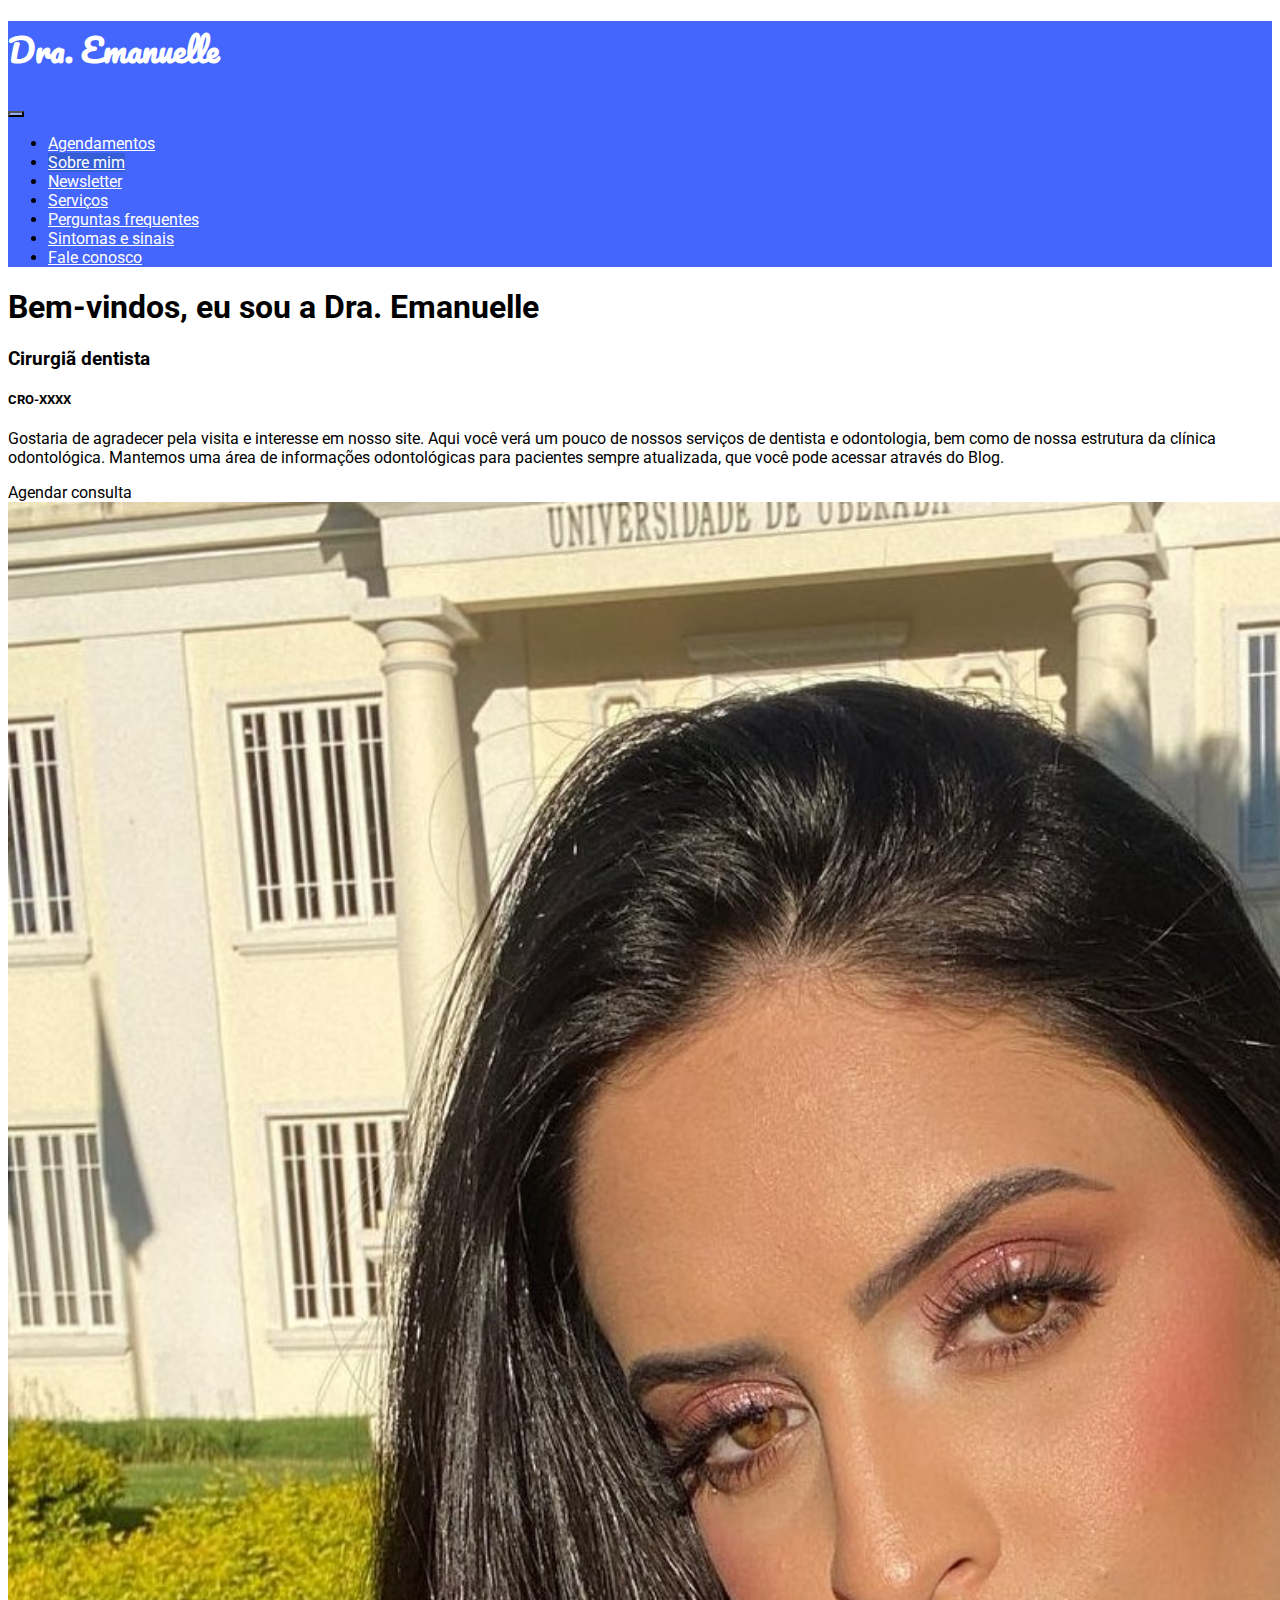
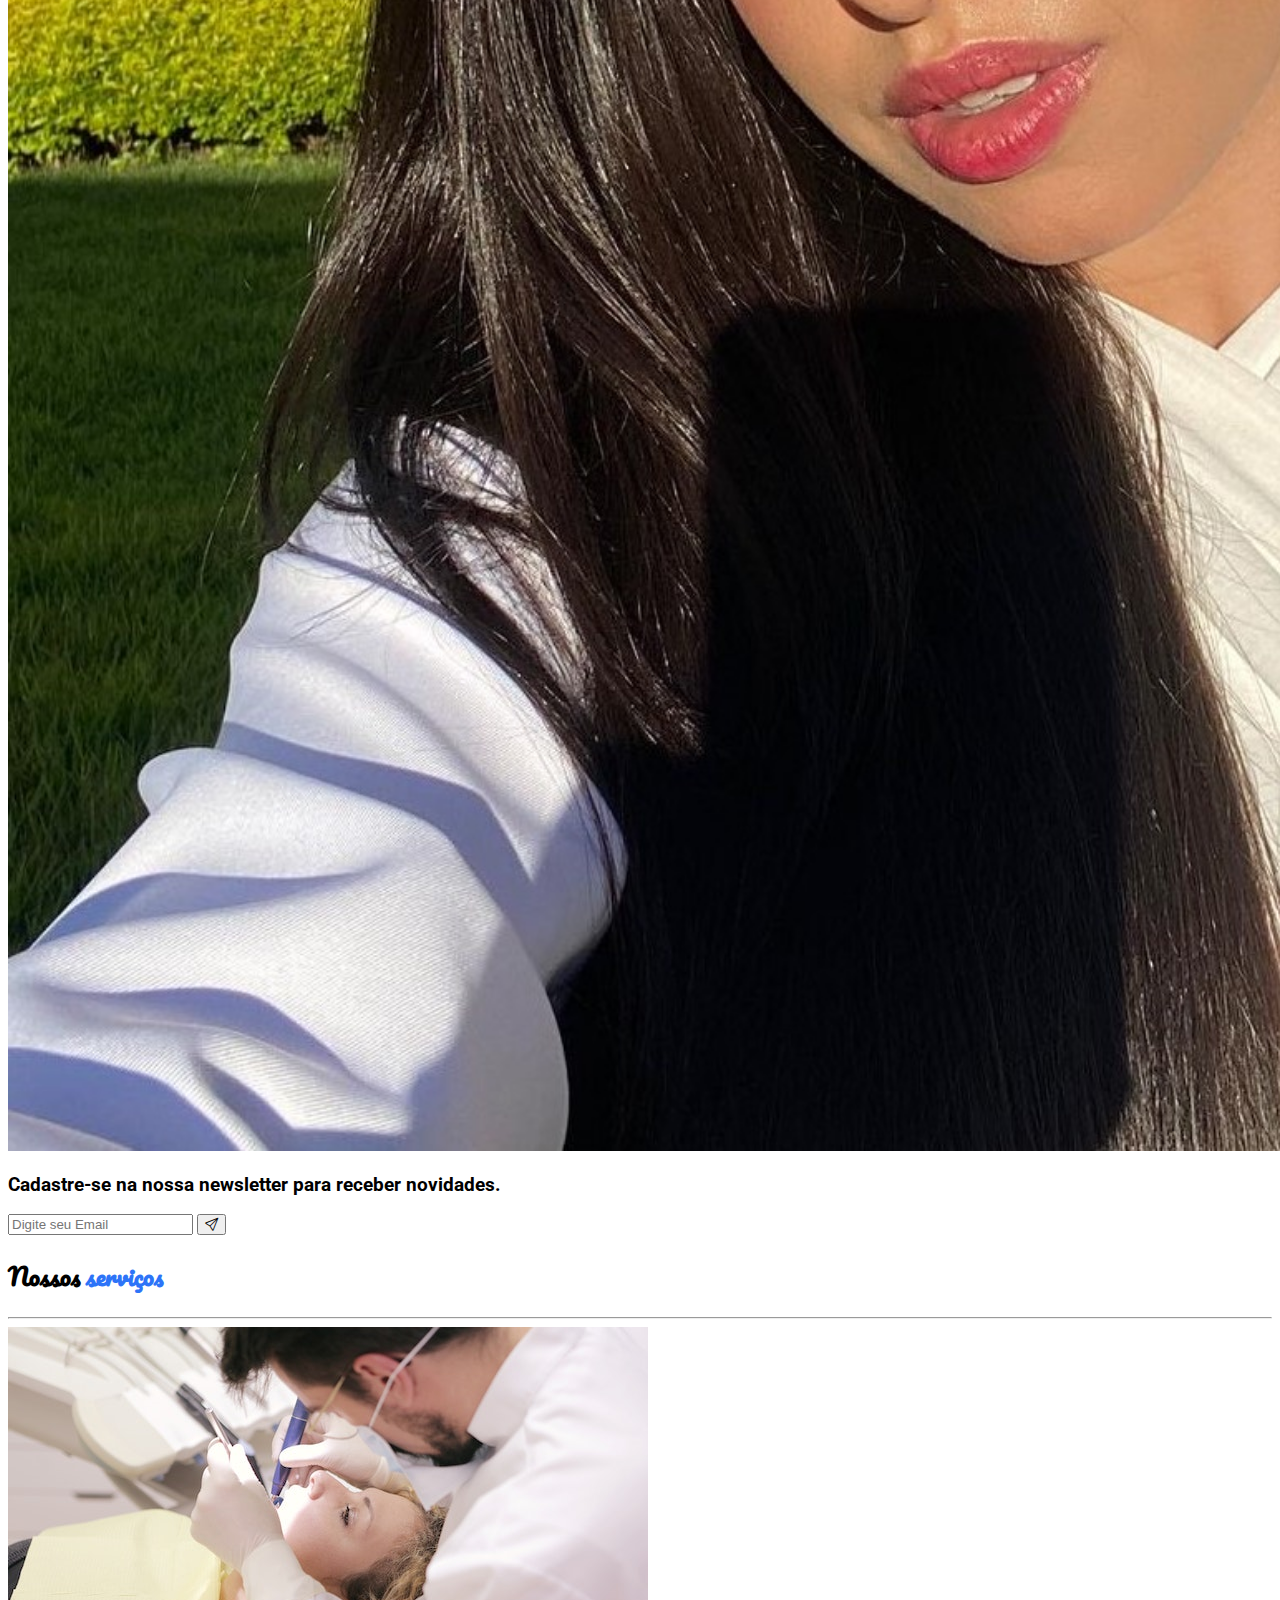
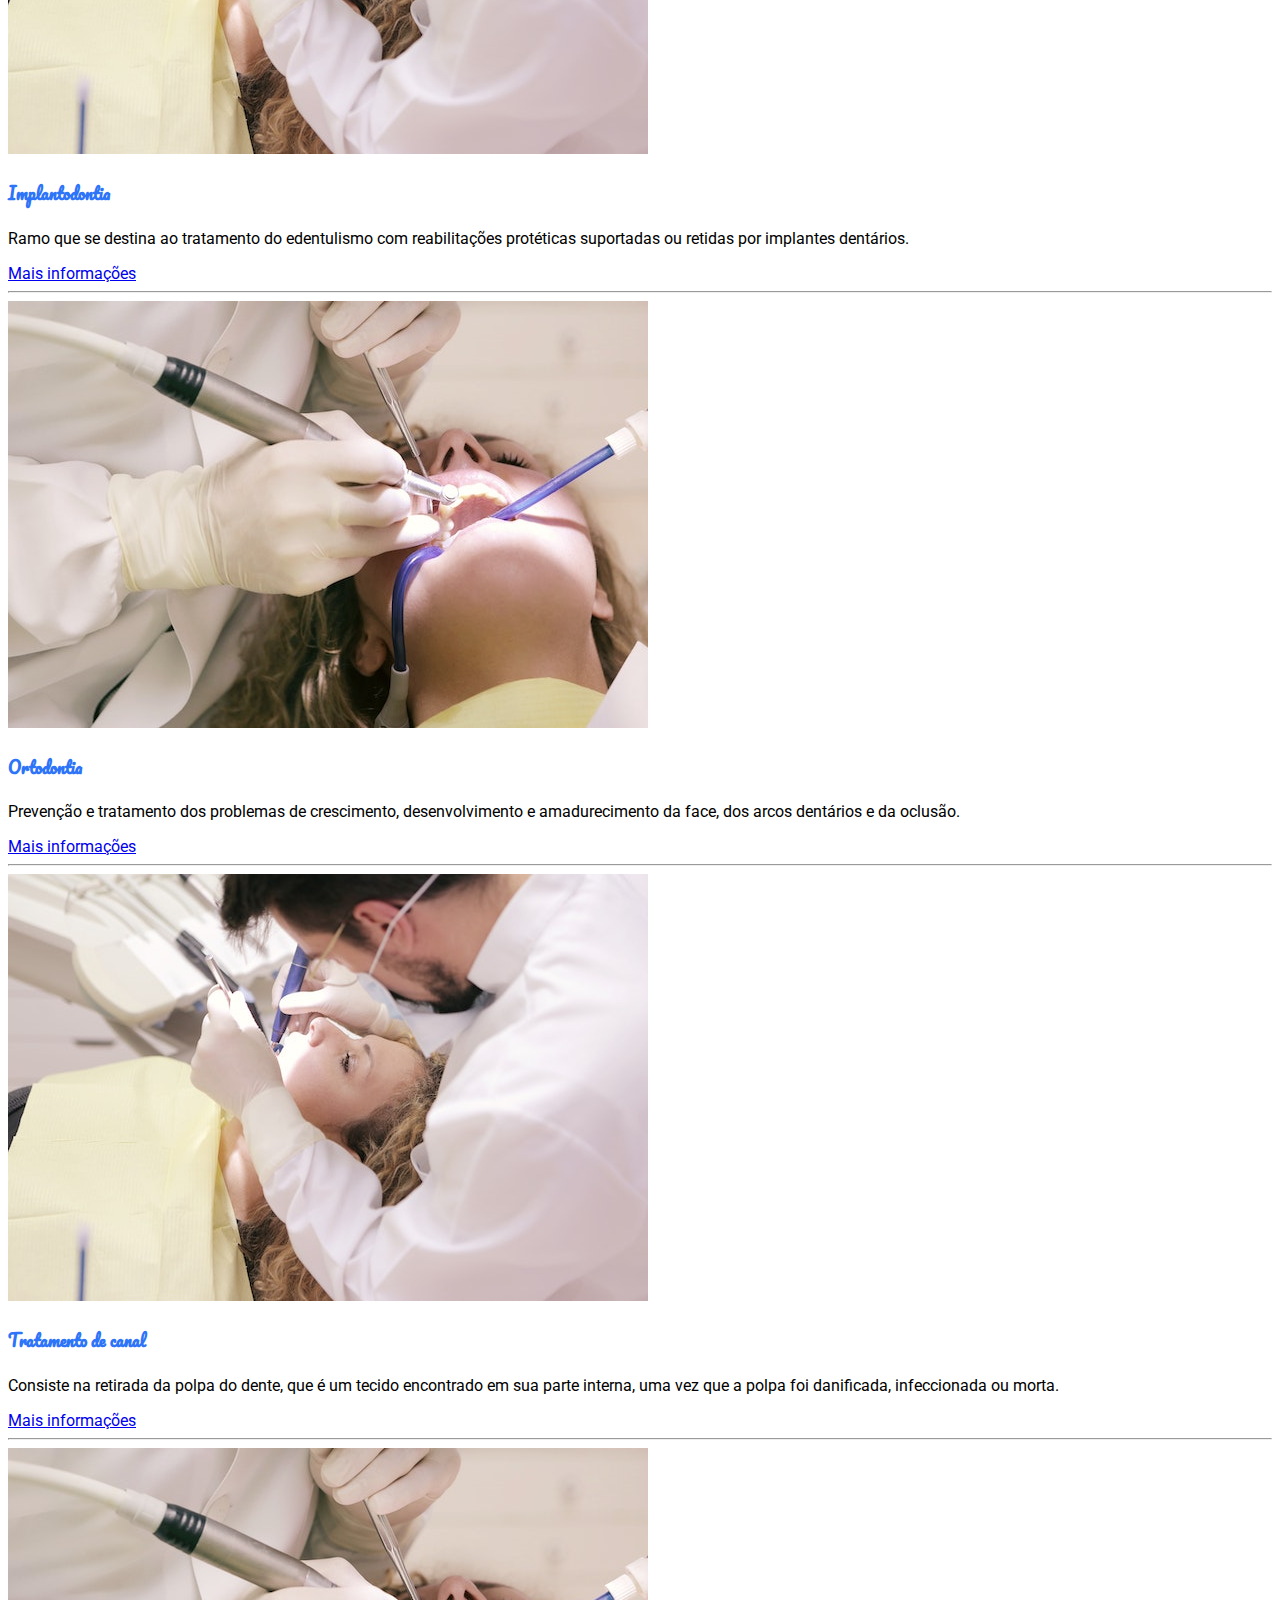
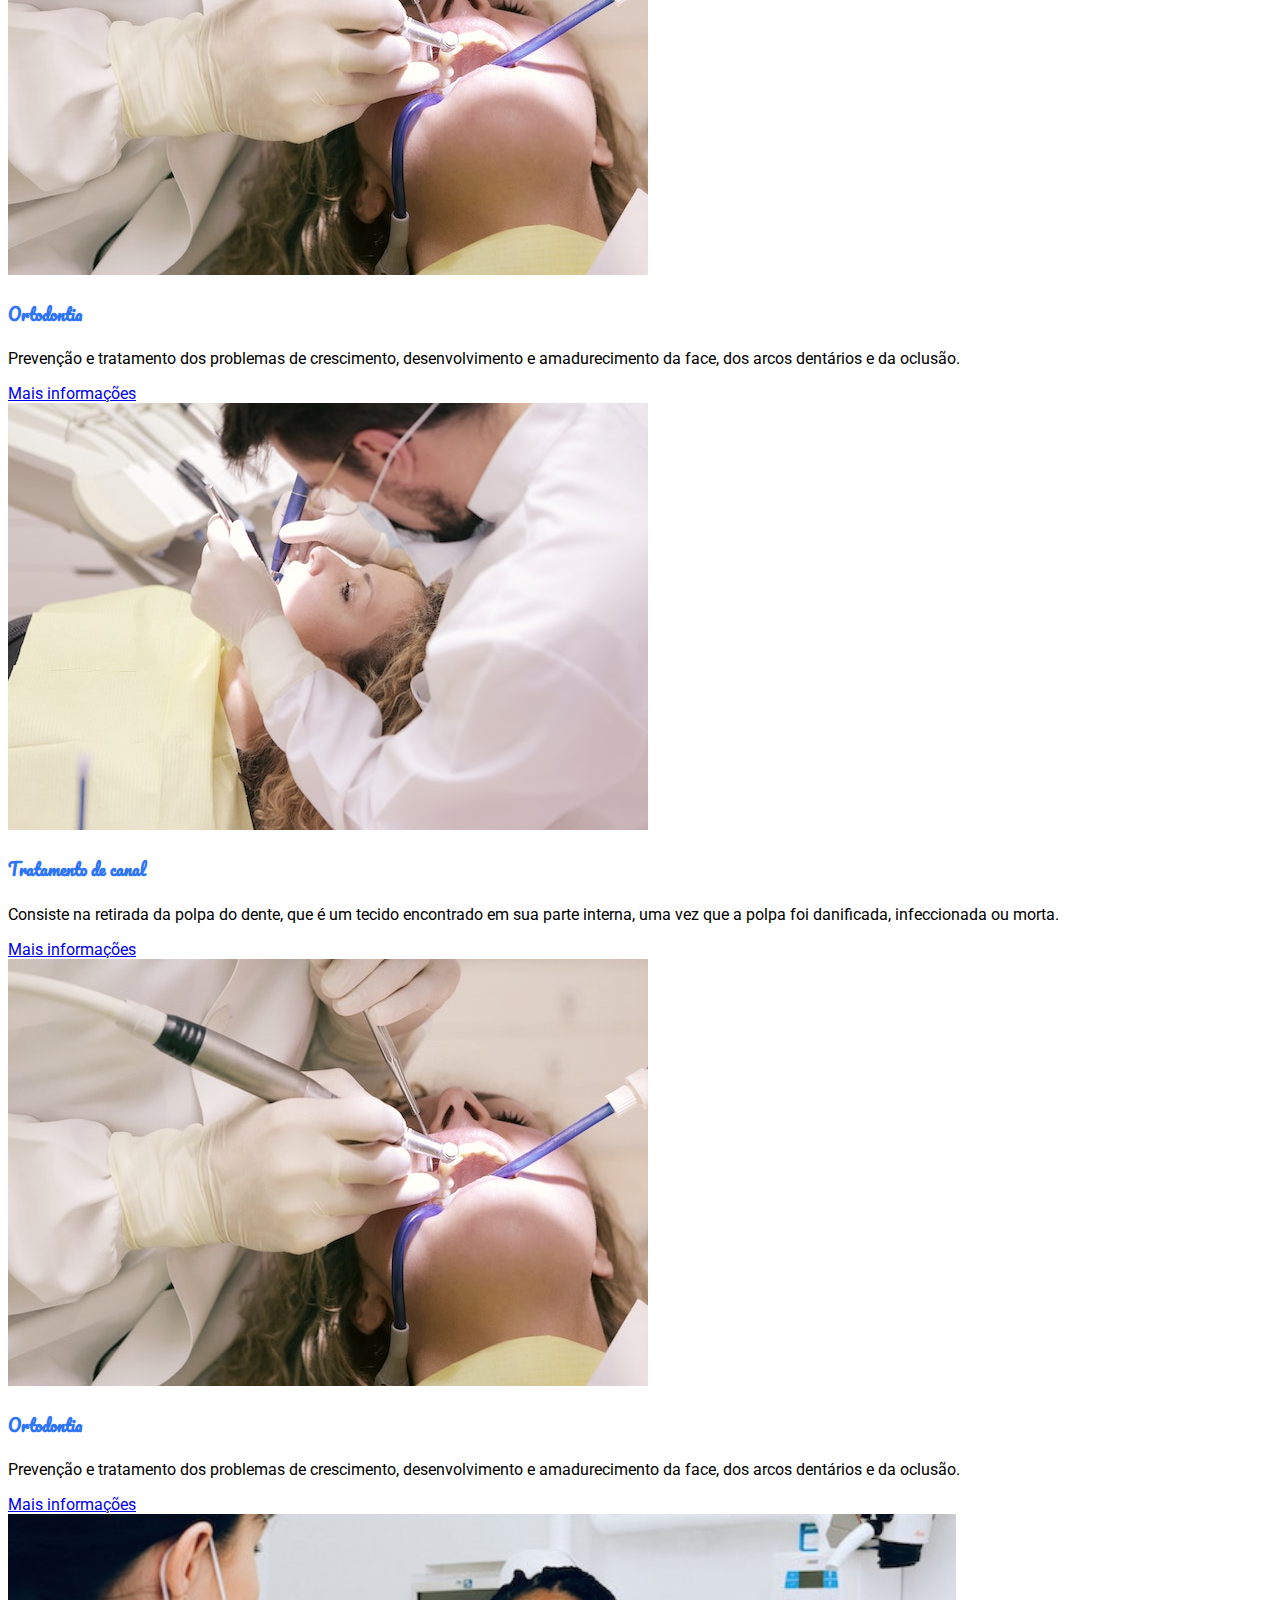
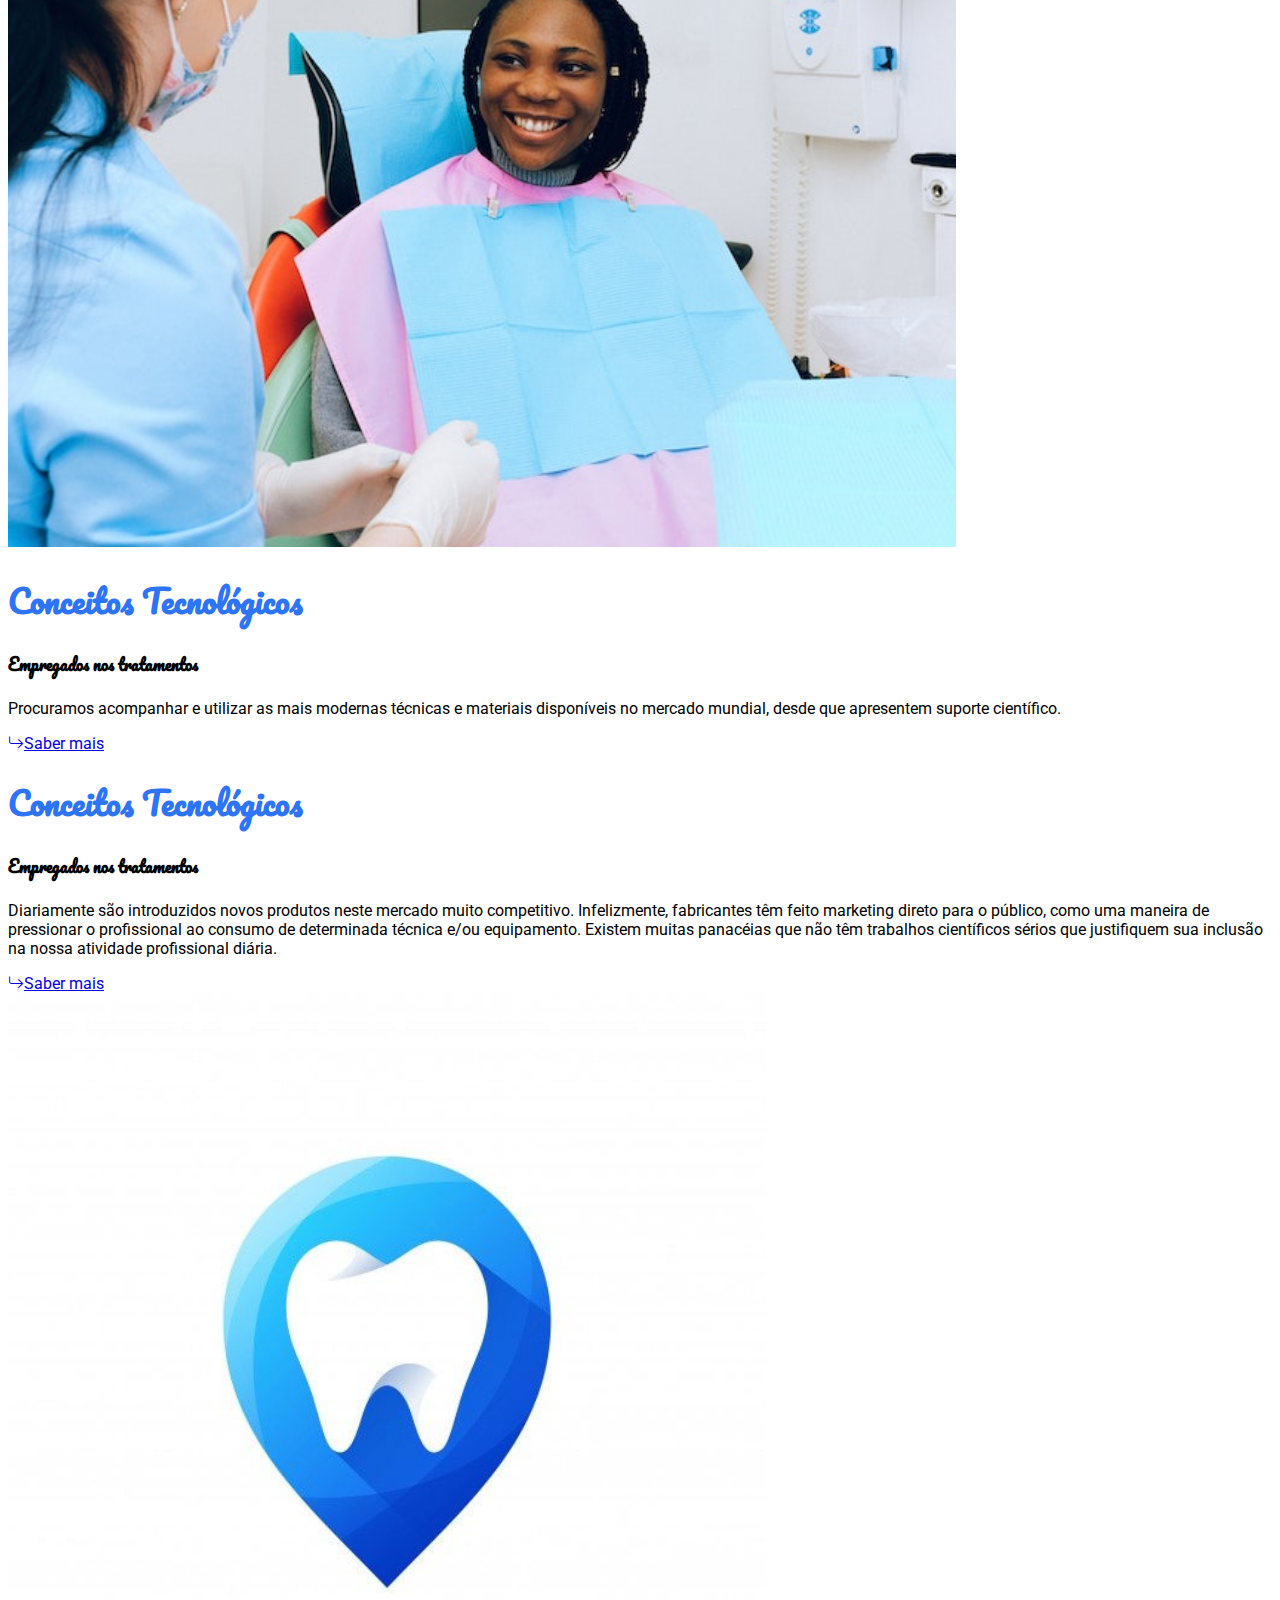
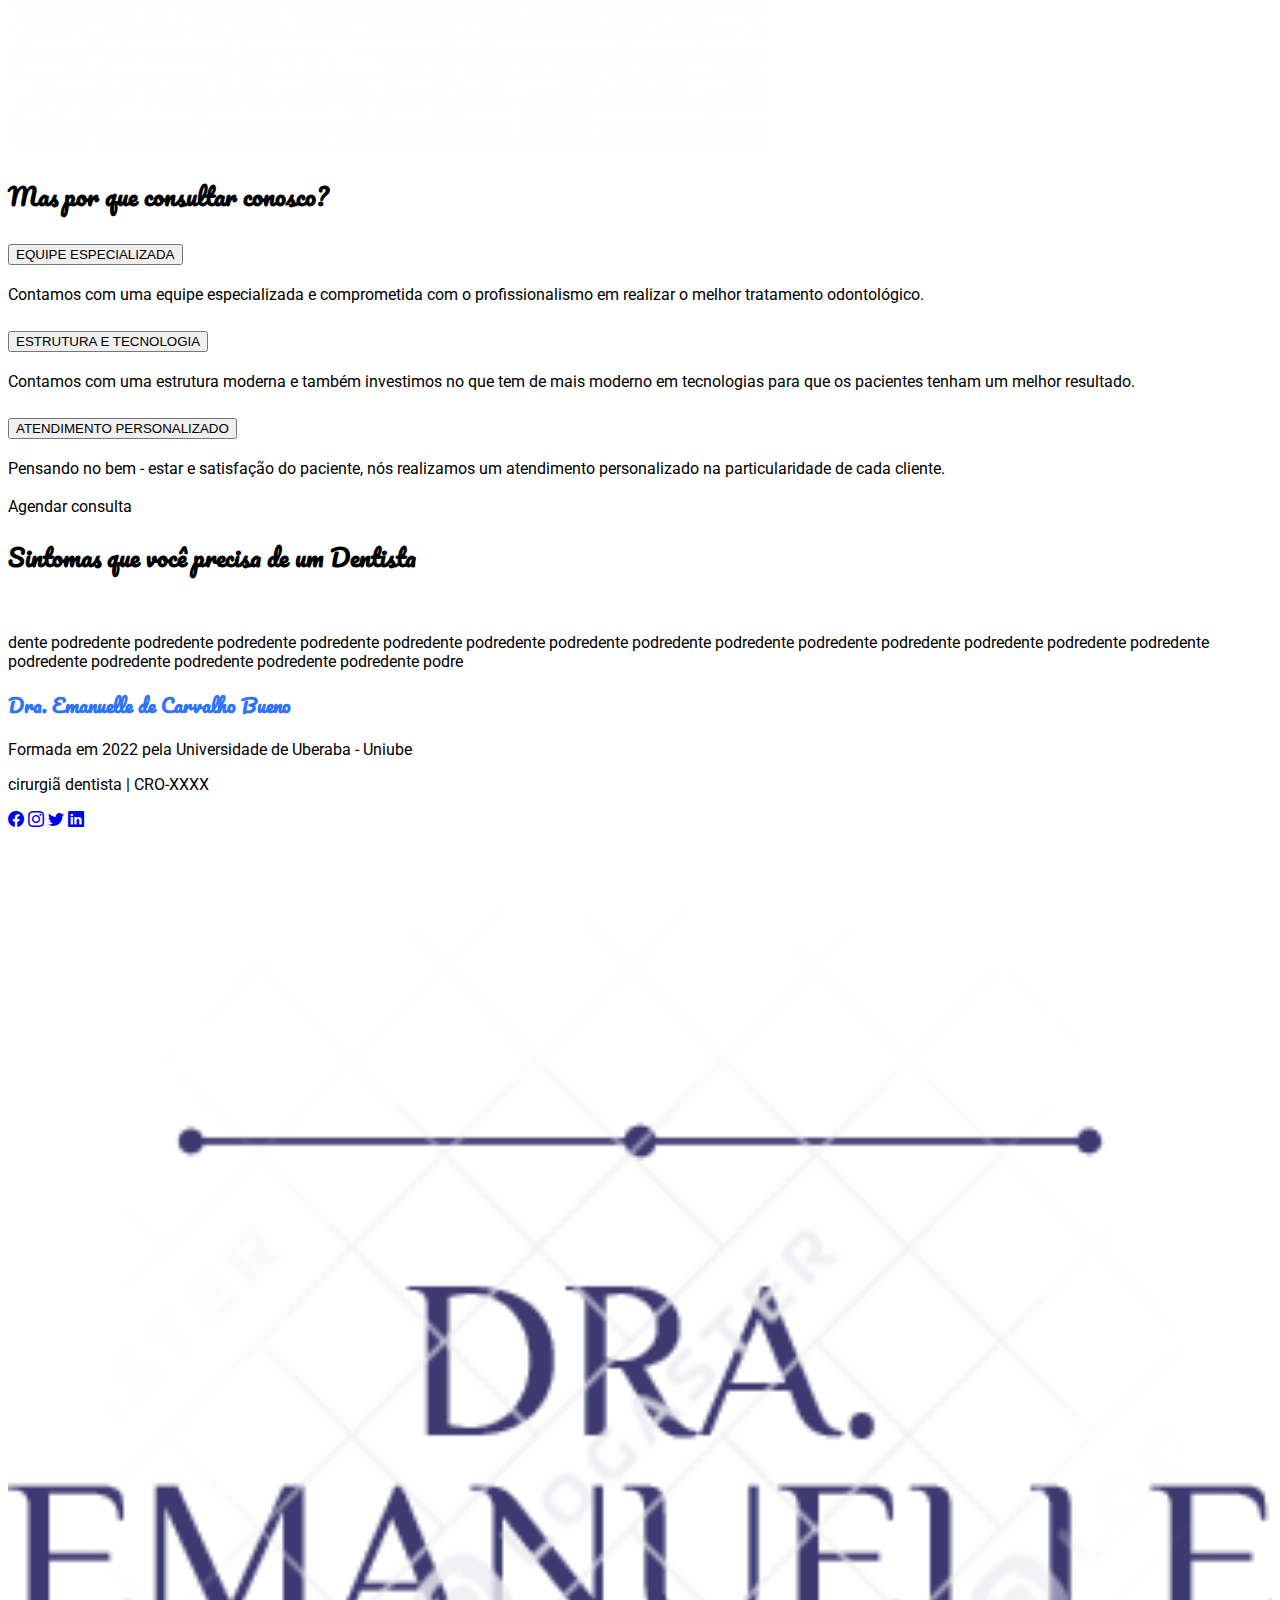
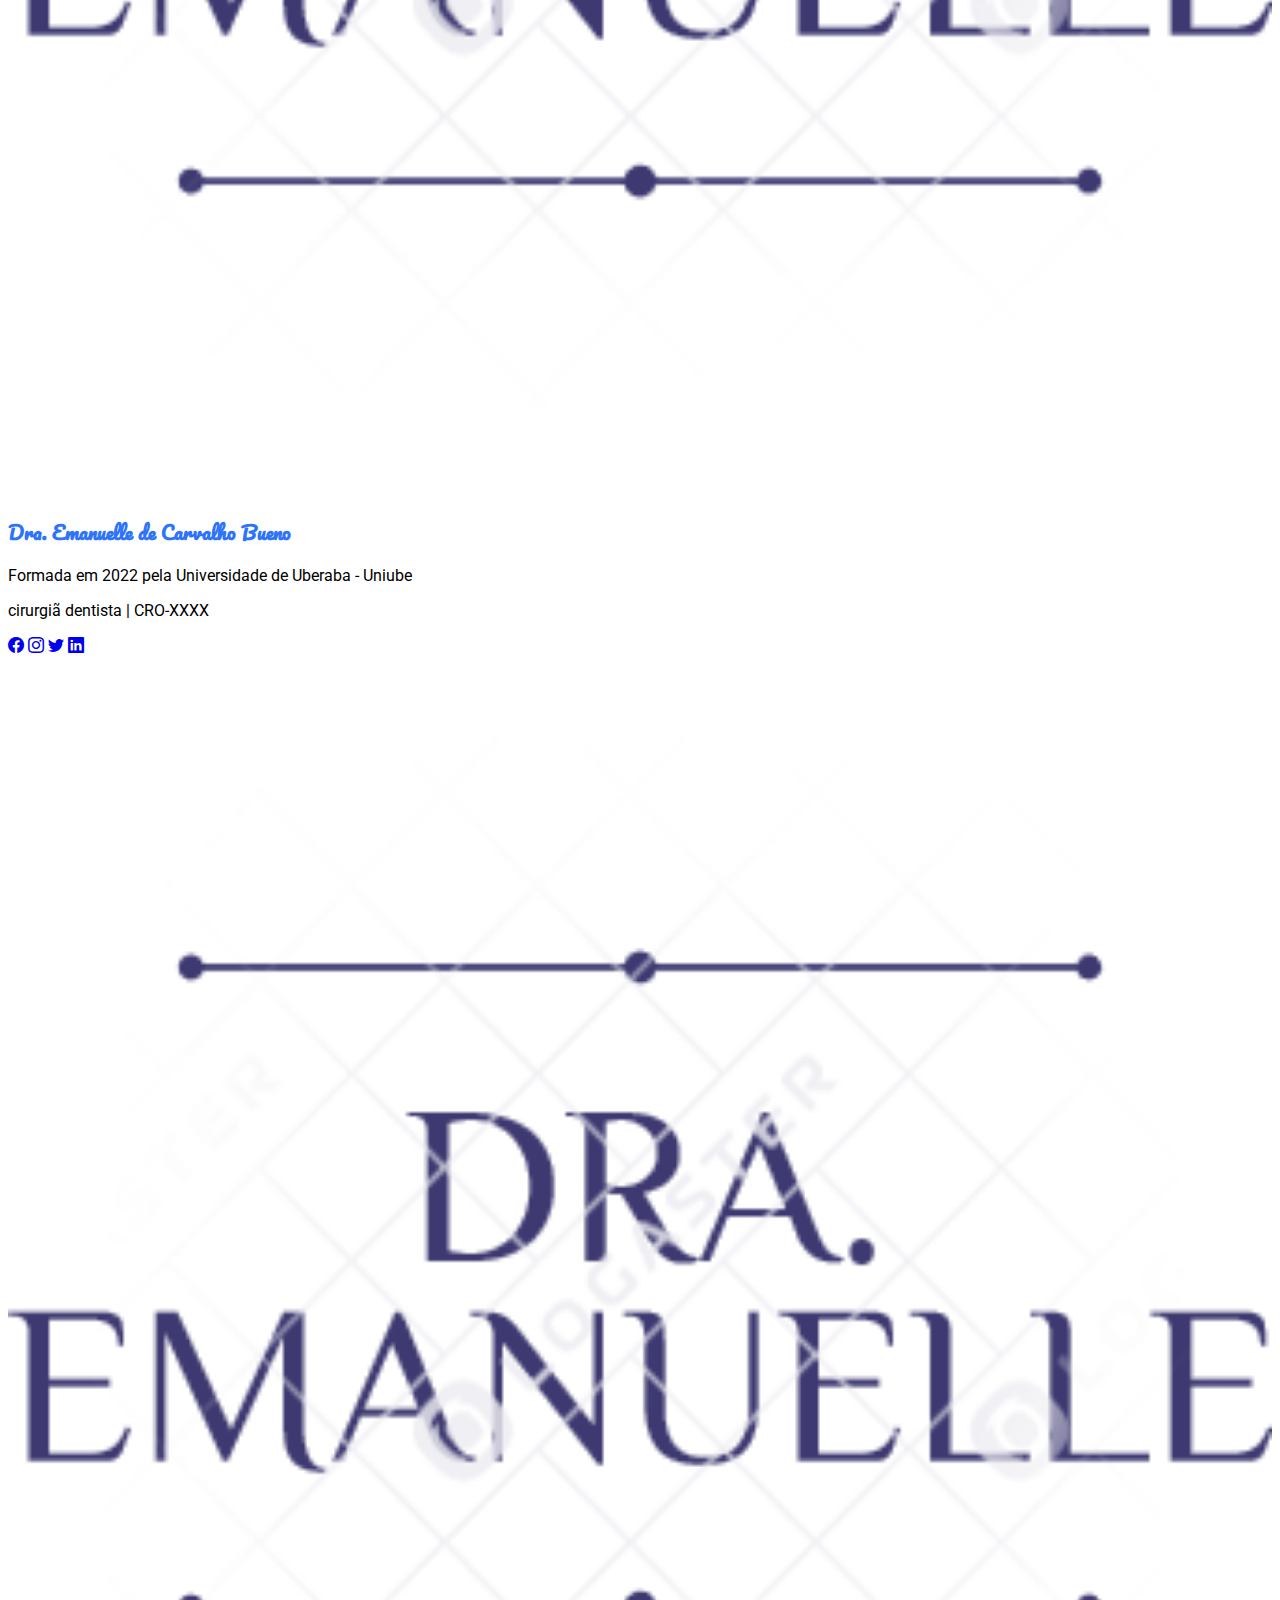
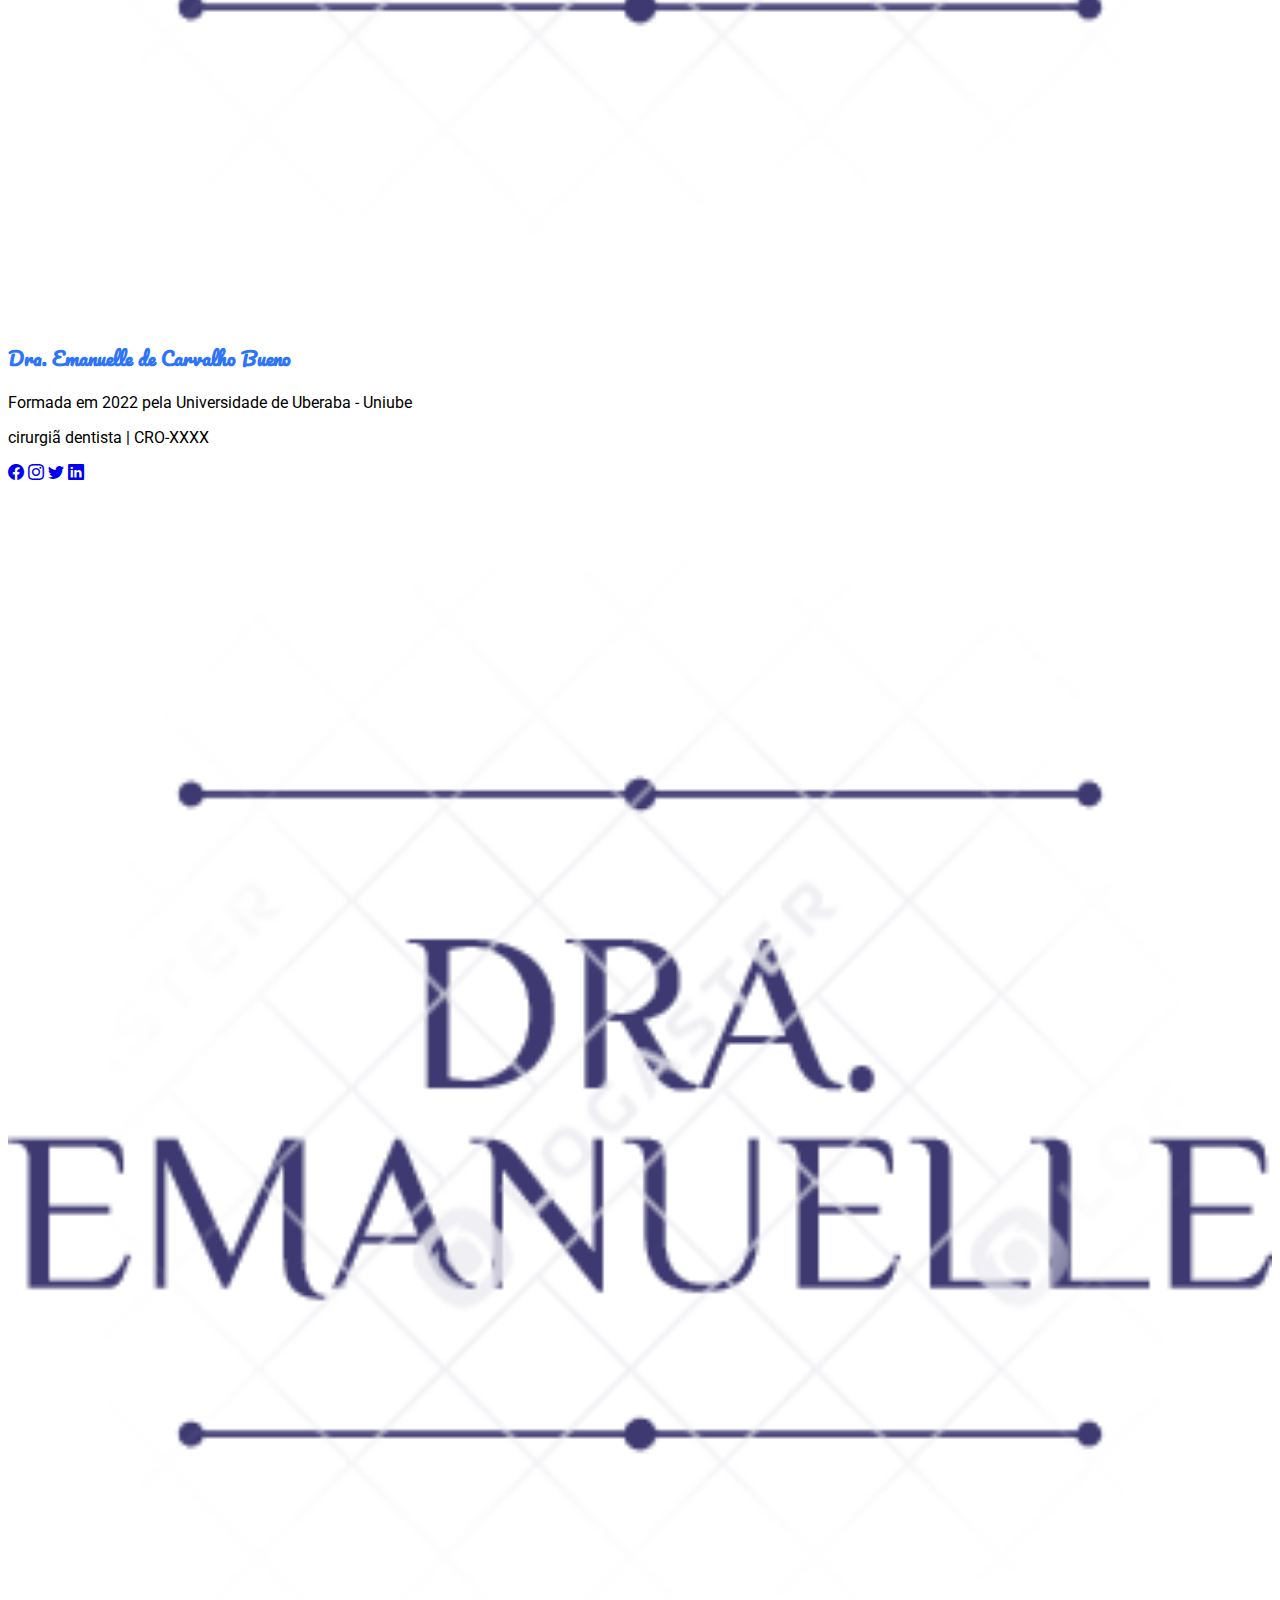
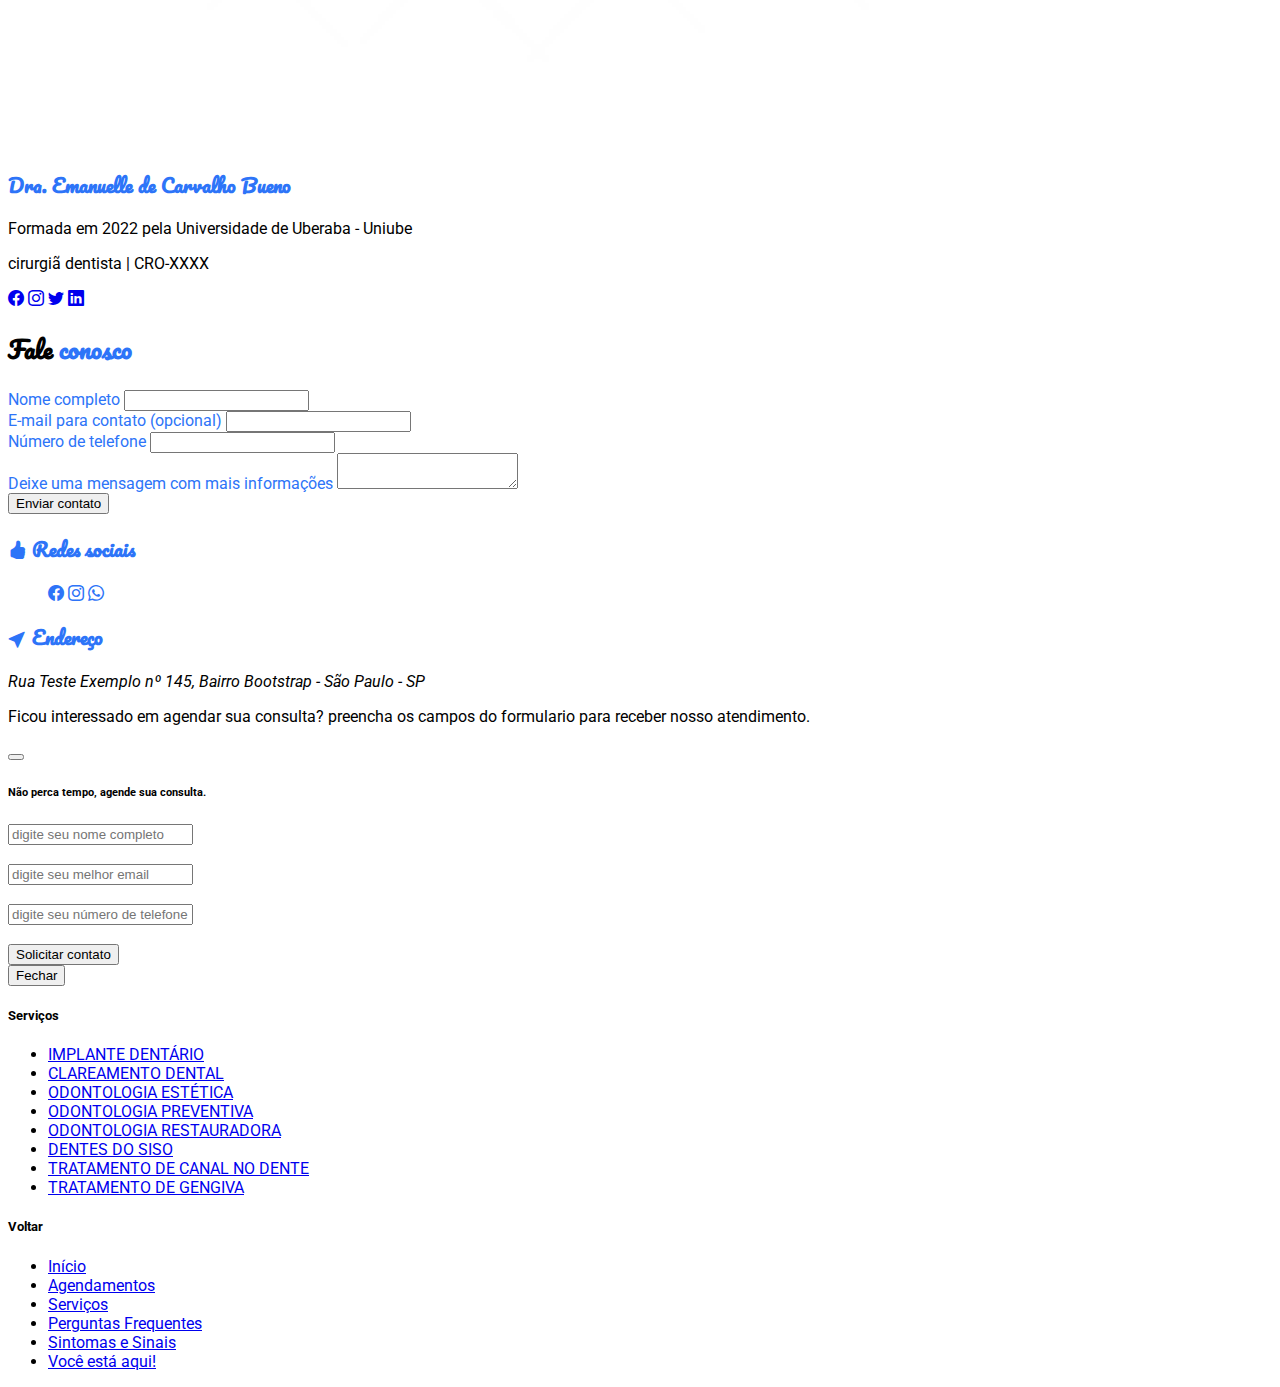
==== commit c1f524e2: "Update responsive-index.html" ====
--- a/responsive-index.html
+++ b/responsive-index.html
@@ -5,12 +5,10 @@
     <meta charset="UTF-8">
     <meta name="viewport" content="width=device-width, initial-scale=1">
     <title>DRA. Emanuelle</title>
-    <link href="https://cdn.jsdelivr.net/npm/bootstrap@5.2.0/dist/css/bootstrap.min.css" rel="stylesheet">
     <link rel="stylesheet" href="https://cdn.jsdelivr.net/npm/bootstrap-icons@1.9.1/font/bootstrap-icons.css">
     <link rel="preconnect" href="https://fonts.googleapis.com">
     <link rel="preconnect" href="https://fonts.gstatic.com" crossorigin>
-    <link href="https://fonts.googleapis.com/css2?family=Pacifico&family=Roboto:wght@400;700&display=swap"
-        rel="stylesheet">
+    <link href="https://fonts.googleapis.com/css2?family=Pacifico&family=Roboto:wght@400;700&display=swap" rel="stylesheet">
     <link rel="shortcut icon" href="./images/canvas.png">
     <link rel="stylesheet" href="./style.css">
 </head>
@@ -569,4 +567,4 @@
     <script src="https://cdn.jsdelivr.net/npm/bootstrap@5.2.0/dist/js/bootstrap.bundle.min.js"></script>
 </body>
 
-</html>+</html>
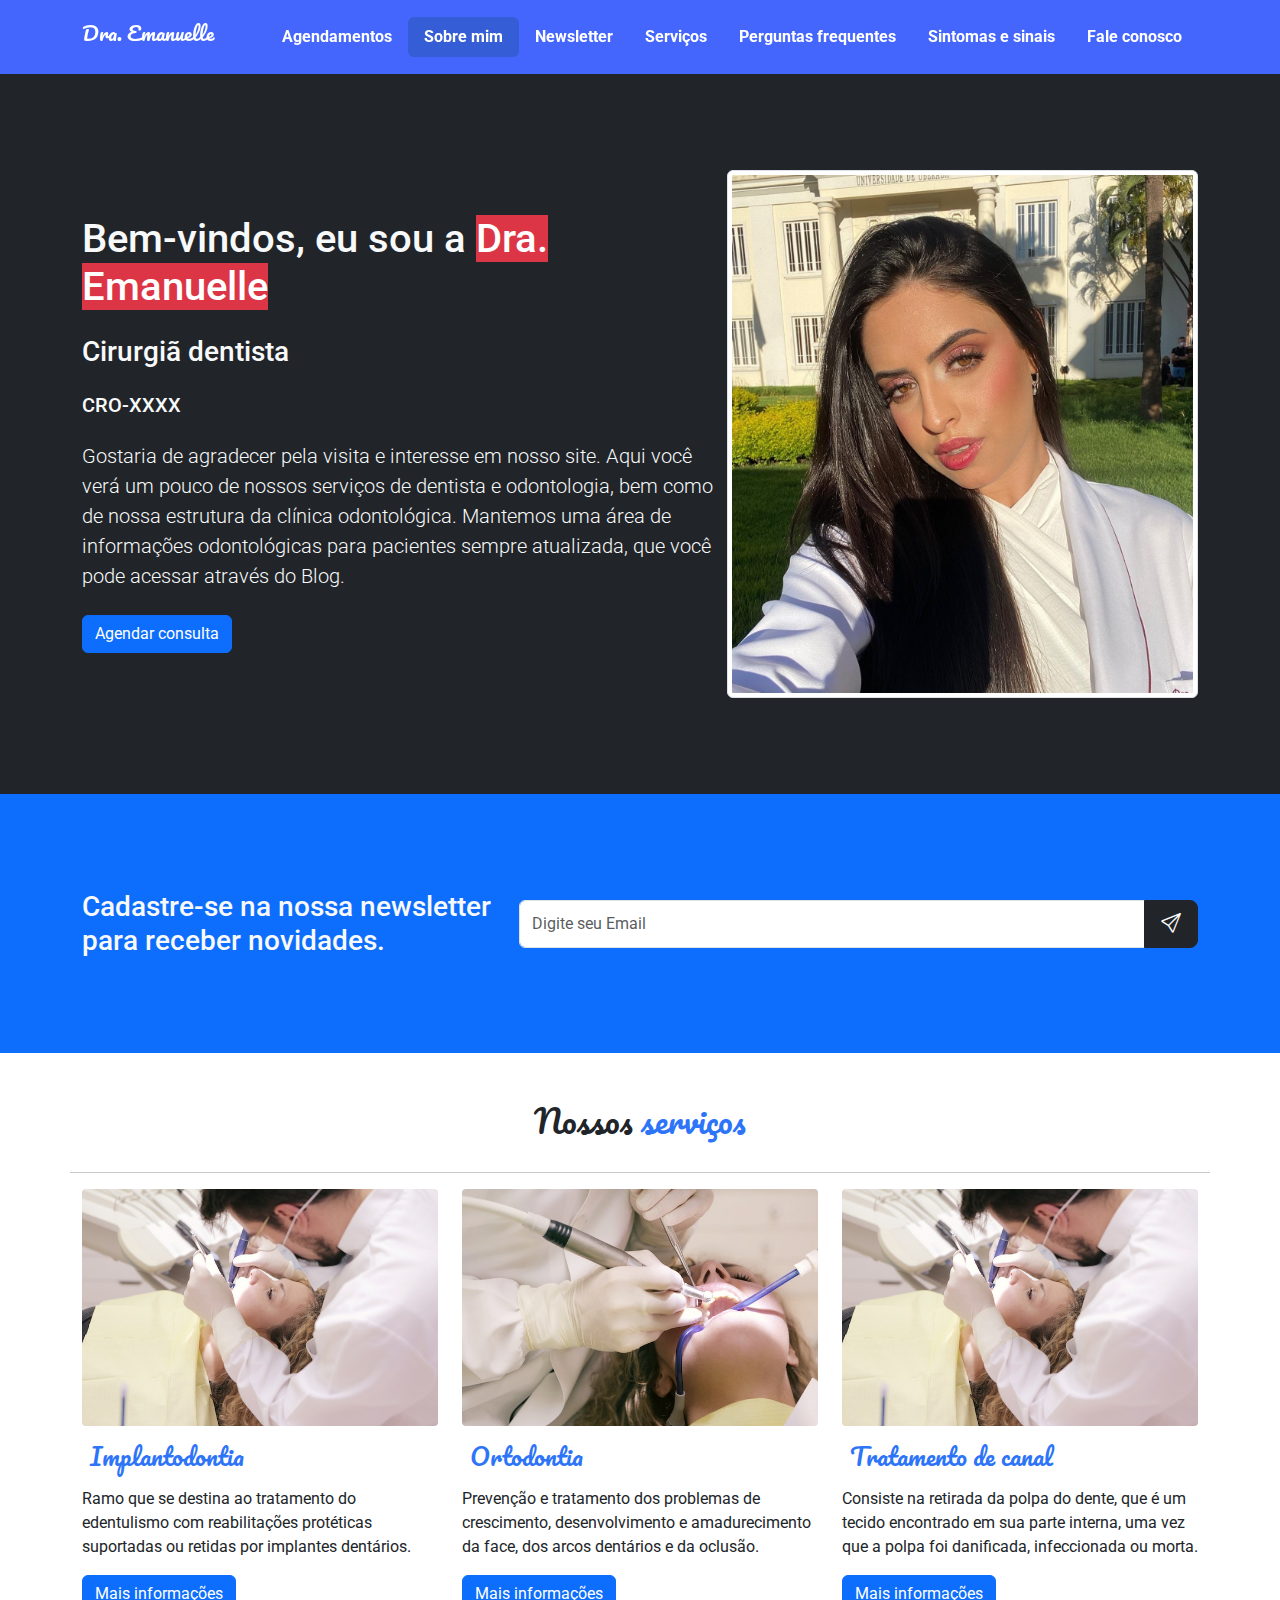
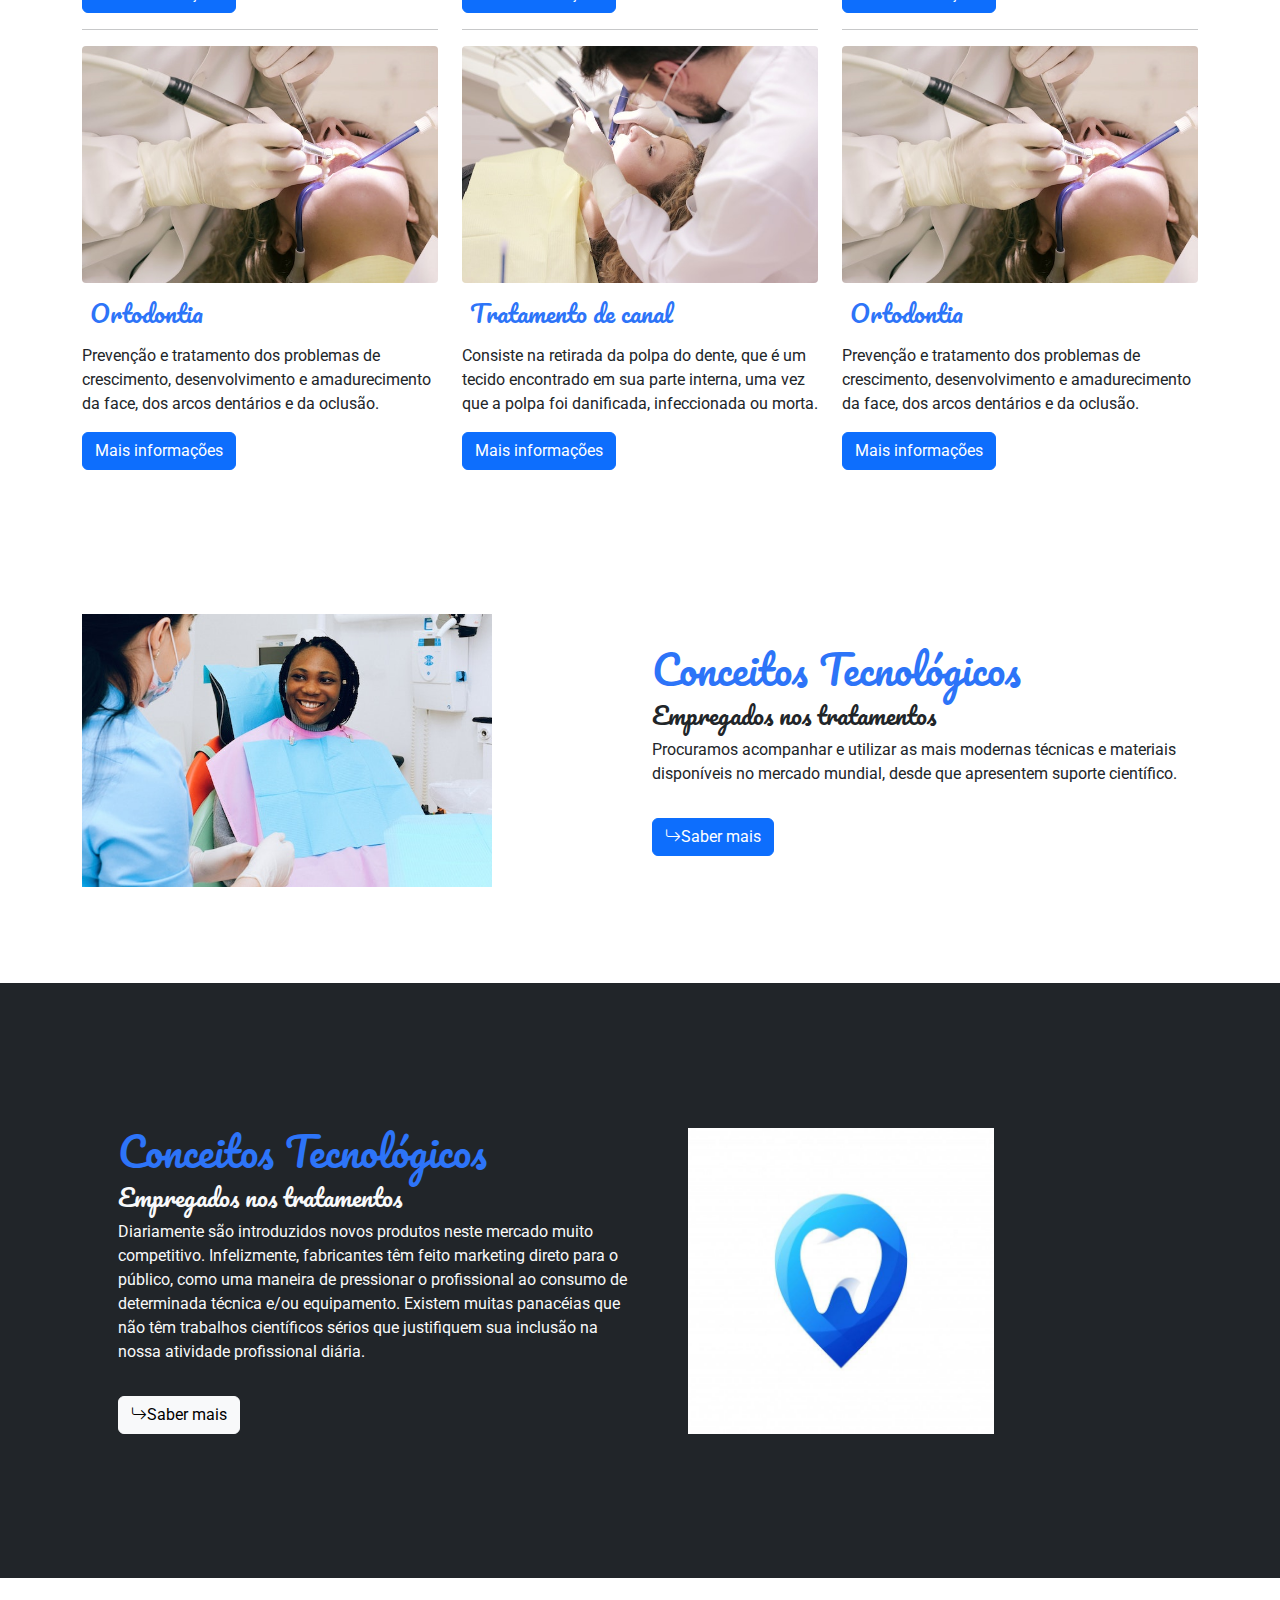
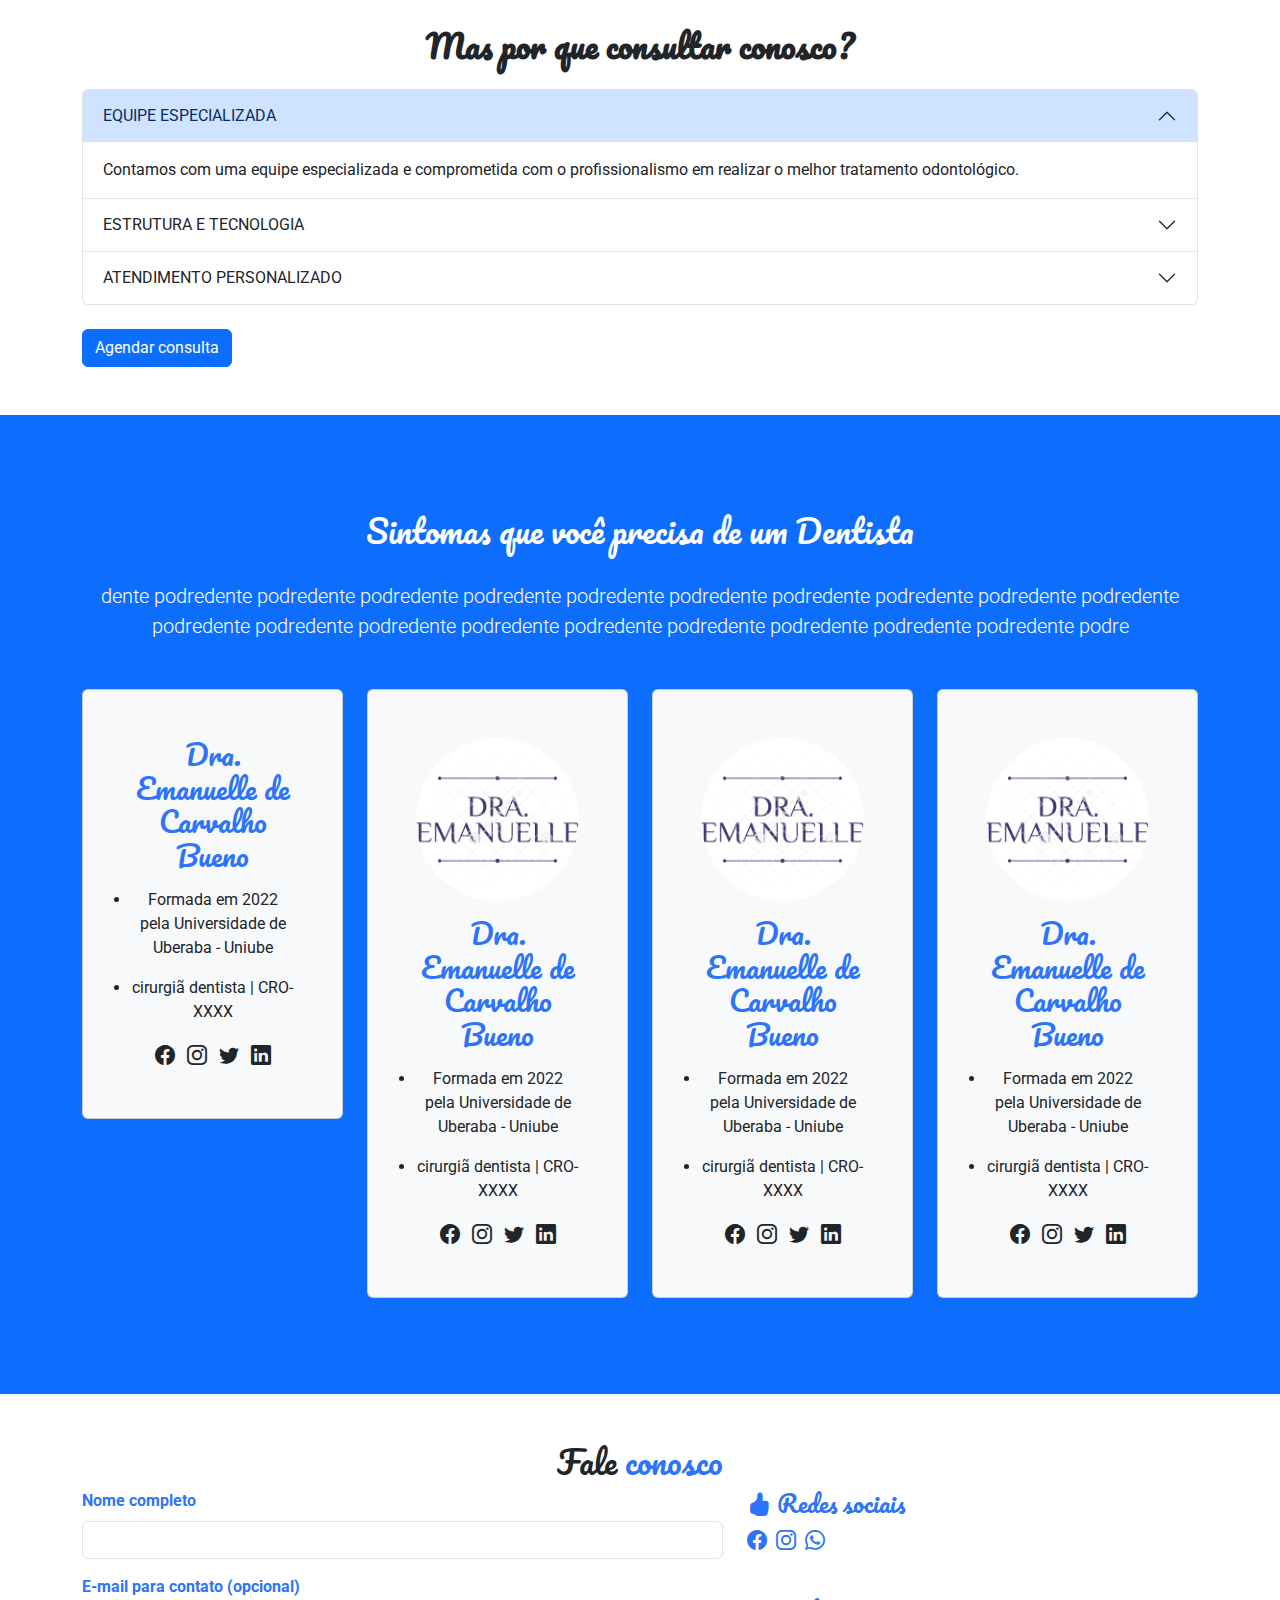
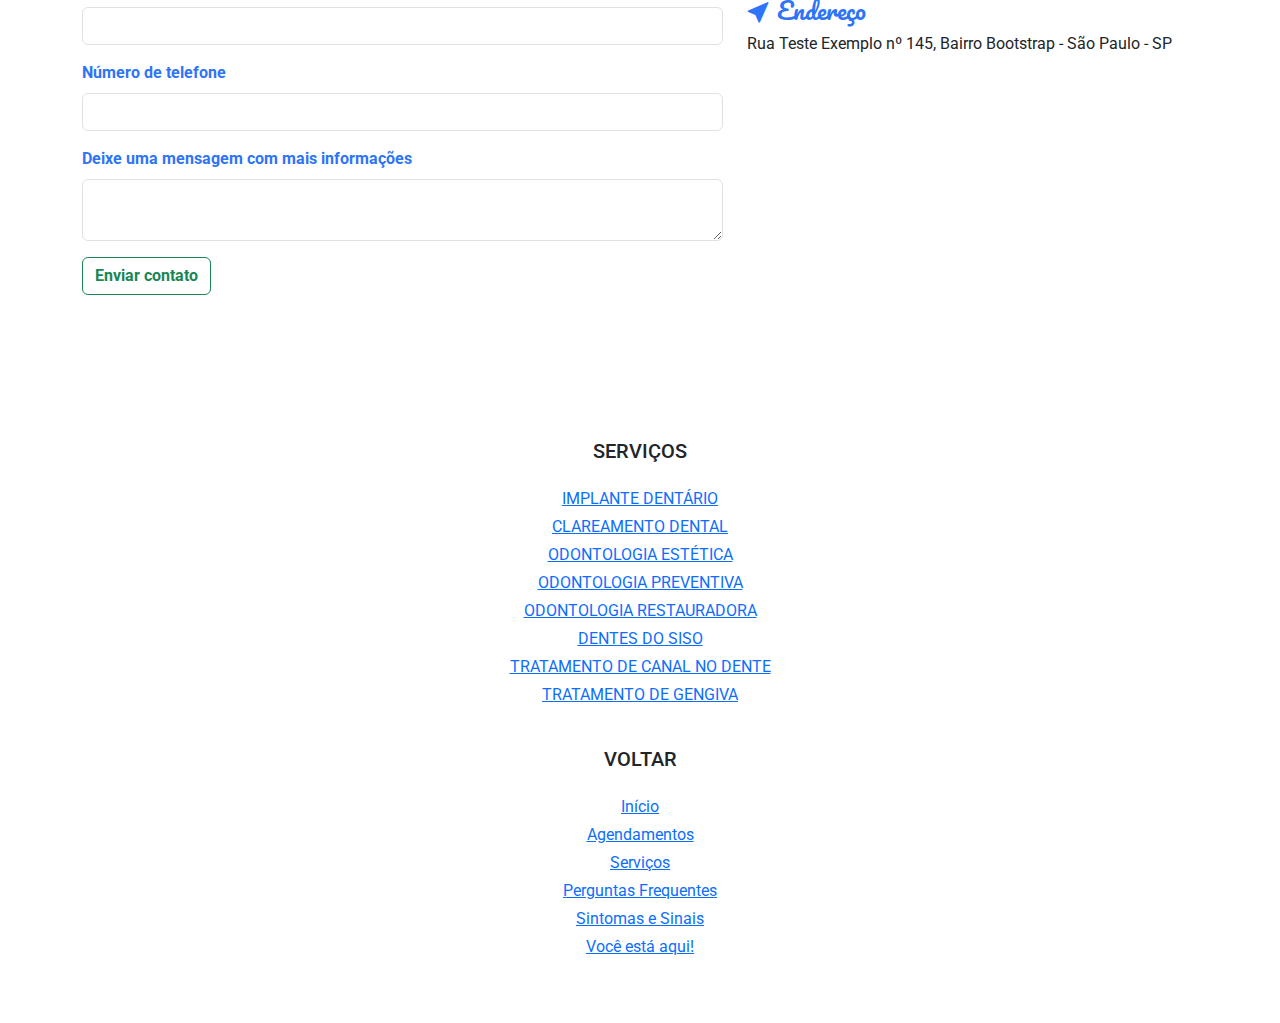
==== commit 55afd38e: "Update responsive-index.html" ====
--- a/responsive-index.html
+++ b/responsive-index.html
@@ -5,6 +5,7 @@
     <meta charset="UTF-8">
     <meta name="viewport" content="width=device-width, initial-scale=1">
     <title>DRA. Emanuelle</title>
+    <link href="https://cdn.jsdelivr.net/npm/bootstrap@5.2.0/dist/css/bootstrap.min.css" rel="stylesheet">
     <link rel="stylesheet" href="https://cdn.jsdelivr.net/npm/bootstrap-icons@1.9.1/font/bootstrap-icons.css">
     <link rel="preconnect" href="https://fonts.googleapis.com">
     <link rel="preconnect" href="https://fonts.gstatic.com" crossorigin>
@@ -18,17 +19,15 @@
     <header class="navbar navbar-expand-lg sticky-top p-3" id="cabecalho">
         <div class="container">
             <h1 class="navbar-brand section-title">Dra. Emanuelle</h1>
-            <button class="navbar-toggler" data-bs-toggle="collapse" data-bs-target="#menu-navegacao"><span
-                    class="navbar-toggler-icon"></span>
+            <button class="navbar-toggler" data-bs-toggle="collapse" data-bs-target="#menu-navegacao"><span class="navbar-toggler-icon"></span>
             </button>
             <nav class="navbar-collapse collapse justify-content-end" id="menu-navegacao">
                 <ul class="nav nav-pills d-block d-md-flex">
                     <li class="nav-item fw-bold">
-                        <a href="#sobre-mim" class="nav-link" data-bs-toggle="modal"
-                            data-bs-target="#modal-1">Agendamentos</a>
-                    </li>
-                    <li class="nav-item fw-bolder">
-                        <a href="#cabecalho" class="nav-link">Sobre mim</a>
+                        <a href="#sobre-mim" class="nav-link" data-bs-toggle="modal" data-bs-target="#modal-1">Agendamentos</a>
+                    </li>
+                    <li class="nav-item fw-bolder"> 
+                        <a  href="#cabecalho" class="nav-link">Sobre mim</a>
                     </li>
                     <li class="nav-item fw-bolder">
                         <a href="#newsletter" class="nav-link">Newsletter</a>
@@ -61,11 +60,9 @@
                         <h3 class="my-4">Cirurgiã dentista</h3>
                         <h5>CRO-XXXX</h5>
                         <p class="lead my-4">
-                            Gostaria de agradecer pela visita e interesse em nosso site. Aqui você verá um pouco de
-                            nossos
+                            Gostaria de agradecer pela visita e interesse em nosso site. Aqui você verá um pouco de nossos
                             serviços de dentista e odontologia, bem como de nossa estrutura da clínica odontológica.
-                            Mantemos uma área de informações odontológicas para pacientes sempre atualizada, que você
-                            pode
+                            Mantemos uma área de informações odontológicas para pacientes sempre atualizada, que você pode
                             acessar através do Blog.
                         </p>
                         <a class="btn btn-primary" data-bs-toggle="modal" data-bs-target="#modal-1">Agendar consulta</a>
@@ -102,90 +99,74 @@
                 <div class="row">
                     <h2 class="section-title text-center">Nossos <span class="text-colored">serviços</span></h2>
                 </div>
-                <div class="row mt-4">
-                    <hr />
+                <div class="row mt-4"><hr/>
                     <div class="col-md-4">
-                        <img src="./images/pexels-andrea-piacquadio-3779711.jpg" alt="aniversario"
-                            class="d-block w-100 rounded-1 mb-2">
+                        <img src="./images/pexels-andrea-piacquadio-3779711.jpg" alt="aniversario" class="d-block w-100 rounded-1 mb-2">
                         <h4 class="section-title text-colored p-2">
                             Implantodontia
                         </h4>
                         <p>
-                            Ramo que se destina ao tratamento do edentulismo com reabilitações protéticas suportadas ou
-                            retidas por implantes dentários.
+                            Ramo que se destina ao tratamento do edentulismo com reabilitações protéticas suportadas ou retidas por implantes dentários.
                         </p>
                         <a href="#newsletter" class="btn btn-primary">
                             Mais informações
-                        </a>
-                        <hr />
+                        </a><hr/>
                     </div>
                     <div class="col-md-4">
-                        <img src="./images/pexels-andrea-piacquadio-3779713.jpg" alt="casamentos"
-                            class="d-block w-100 rounded-1 mb-2">
+                        <img src="./images/pexels-andrea-piacquadio-3779713.jpg" alt="casamentos" class="d-block w-100 rounded-1 mb-2">
                         <h4 class="section-title text-colored p-2">
-                            Ortodontia
+                            Ortodontia                        
                         </h4>
                         <p>
-                            Prevenção e tratamento dos problemas de crescimento, desenvolvimento e amadurecimento da
-                            face, dos arcos dentários e da oclusão.
+                            Prevenção e tratamento dos problemas de crescimento, desenvolvimento e amadurecimento da face, dos arcos dentários e da oclusão.
                         </p>
                         <a href="#newsletter" class="btn btn-primary">
                             Mais informações
-                        </a>
-                        <hr />
+                        </a><hr/>
                     </div>
                     <div class="col-md-4">
-                        <img src="./images/pexels-andrea-piacquadio-3779711.jpg" alt="confraternizacoes"
-                            class="d-block w-100 rounded-1 mb-2">
+                        <img src="./images/pexels-andrea-piacquadio-3779711.jpg" alt="confraternizacoes" class="d-block w-100 rounded-1 mb-2">
                         <h4 class="section-title text-colored p-2">
                             Tratamento de canal
                         </h4>
                         <p>
-                            Consiste na retirada da polpa do dente, que é um tecido encontrado em sua parte interna, uma
-                            vez que a polpa foi danificada, infeccionada ou morta.
+                            Consiste na retirada da polpa do dente, que é um tecido encontrado em sua parte interna, uma vez que a polpa foi danificada, infeccionada ou morta.
+                        </p>
+                        <a href="#newsletter" class="btn btn-primary">
+                            Mais informações
+                        </a><hr/>
+                    </div>
+                    <div class="col-md-4">
+                        <img src="./images/pexels-andrea-piacquadio-3779713.jpg" alt="casamentos" class="d-block w-100 rounded-1 mb-2">
+                        <h4 class="section-title text-colored p-2">
+                            Ortodontia                        
+                        </h4>
+                        <p>
+                            Prevenção e tratamento dos problemas de crescimento, desenvolvimento e amadurecimento da face, dos arcos dentários e da oclusão.
                         </p>
                         <a href="#newsletter" class="btn btn-primary">
                             Mais informações
                         </a>
-                        <hr />
                     </div>
                     <div class="col-md-4">
-                        <img src="./images/pexels-andrea-piacquadio-3779713.jpg" alt="casamentos"
-                            class="d-block w-100 rounded-1 mb-2">
-                        <h4 class="section-title text-colored p-2">
-                            Ortodontia
-                        </h4>
-                        <p>
-                            Prevenção e tratamento dos problemas de crescimento, desenvolvimento e amadurecimento da
-                            face, dos arcos dentários e da oclusão.
-                        </p>
-                        <a href="#newsletter" class="btn btn-primary">
-                            Mais informações
-                        </a>
-                    </div>
-                    <div class="col-md-4">
-                        <img src="./images/pexels-andrea-piacquadio-3779711.jpg" alt="confraternizacoes"
-                            class="d-block w-100 rounded-1 mb-2">
+                        <img src="./images/pexels-andrea-piacquadio-3779711.jpg" alt="confraternizacoes" class="d-block w-100 rounded-1 mb-2">
                         <h4 class="section-title text-colored p-2">
                             Tratamento de canal
                         </h4>
                         <p>
-                            Consiste na retirada da polpa do dente, que é um tecido encontrado em sua parte interna, uma
-                            vez que a polpa foi danificada, infeccionada ou morta.
+                            Consiste na retirada da polpa do dente, que é um tecido encontrado em sua parte interna, uma vez que a polpa foi danificada, infeccionada ou morta.
                         </p>
                         <a href="#newsletter" class="btn btn-primary">
                             Mais informações
                         </a>
                     </div>
                     <div class="col-md-4">
-                        <img src="./images/pexels-andrea-piacquadio-3779713.jpg" alt="casamentos"
-                            class="d-block w-100 rounded-1 mb-2">
+                        <img src="./images/pexels-andrea-piacquadio-3779713.jpg" alt="casamentos" class="d-block w-100 rounded-1 mb-2">
                         <h4 class="section-title text-colored p-2">
-                            Ortodontia
+                            Ortodontia                        
                         </h4>
                         <p>
-                            Prevenção e tratamento dos problemas de crescimento, desenvolvimento e amadurecimento da
-                            face, dos arcos dentários e da oclusão.
+                            Prevenção e tratamento dos problemas de crescimento, desenvolvimento e amadurecimento da face, dos arcos dentários e da oclusão.
                         </p>
                         <a href="#newsletter" class="btn btn-primary">
                             Mais informações
@@ -197,15 +178,14 @@
         <!-- End event section -->
 
 
-
+        
 
         <!--start about section-->
         <section class="p-5" id="about">
             <div class="container py-5">
                 <div class="row justify-content-between align-items-center">
                     <div class="col-md">
-                        <a href="#"><img src="./images/pexels-anna-shvets-3845625.jpg" class="img-fluid"
-                                width="75%"></a>
+                        <a href="#"><img src="./images/pexels-anna-shvets-3845625.jpg" class="img-fluid" width="75%"></a>
                     </div>
                     <div class="col-md">
                         <h1 class="section-title text-colored">Conceitos Tecnológicos</h1>
@@ -230,8 +210,7 @@
                         <h4 class="section-title"> Empregados nos tratamentos</h4>
                         <p>Diariamente são introduzidos novos produtos neste mercado muito competitivo. Infelizmente,
                             fabricantes têm feito marketing direto para o público, como uma maneira de pressionar o
-                            profissional ao consumo de determinada técnica e/ou equipamento. Existem muitas panacéias
-                            que
+                            profissional ao consumo de determinada técnica e/ou equipamento. Existem muitas panacéias que
                             não têm trabalhos científicos sérios que justifiquem sua inclusão na nossa atividade
                             profissional diária.</p>
                         <a href="#newsletter" class="btn btn-light mt-3"><i class="bi bi-arrow-return-right"></i>Saber
@@ -266,13 +245,12 @@
                         <div id="collapseOne" class="accordion-collapse collapse show" aria-labelledby="headingOne"
                             data-bs-parent="#accordionExample">
                             <div class="accordion-body">
-                                Contamos com uma equipe especializada e comprometida com o profissionalismo em realizar
-                                o
+                                Contamos com uma equipe especializada e comprometida com o profissionalismo em realizar o
                                 melhor tratamento odontológico.
                             </div>
                         </div>
                     </div>
-
+                    
                     <div class="accordion-item">
                         <h2 class="accordion-header" id="headingTwo">
                             <button class="accordion-button collapsed" type="button" data-bs-toggle="collapse"
@@ -303,7 +281,7 @@
                             </div>
                         </div>
                     </div>
-                </div><br />
+                </div><br/>
                 <a class="btn btn-primary" data-bs-toggle="modal" data-bs-target="#modal-1">Agendar consulta</a>
             </div>
         </section>
@@ -313,11 +291,10 @@
         <!-- Start instraction section-->
         <section class="p-5 bg-primary" id="sintomas-e-sinais">
             <div class="container py-5">
-                <h2 class="text-center section-title text-white">Sintomas que você precisa de um Dentista</h2><br />
+                <h2 class="text-center section-title text-white">Sintomas que você precisa de um Dentista</h2><br/>
 
                 <p class="lead text-center text-white mb-5">
-                    dente podredente podredente podredente podredente podredente podredente podredente podredente
-                    podredente
+                    dente podredente podredente podredente podredente podredente podredente podredente podredente podredente
                     podredente podredente podredente podredente podredente podredente podredente podredente podredente
                     podredente podre
                 </p>
@@ -326,8 +303,7 @@
                     <div class="col-md-6 col-lg-3">
                         <div class="card bg-light">
                             <div class="card-body text-center p-5">
-                                <h3 class="card-title section-title text-colored mb-3">Dra. Emanuelle de Carvalho Bueno
-                                </h3>
+                                <h3 class="card-title section-title text-colored mb-3">Dra. Emanuelle de Carvalho Bueno</h3>
                                 <p class="card-text">
                                     <li>
                                         Formada em 2022 pela Universidade de Uberaba - Uniube
@@ -350,8 +326,7 @@
                         <div class="card bg-light">
                             <div class="card-body text-center p-5">
                                 <img src="./images/canvas.png" class="rounded-circle mb-3" width="100%">
-                                <h3 class="card-title section-title text-colored mb-3">Dra. Emanuelle de Carvalho Bueno
-                                </h3>
+                                <h3 class="card-title section-title text-colored mb-3">Dra. Emanuelle de Carvalho Bueno</h3>
                                 <p class="card-text">
                                     <li>
                                         Formada em 2022 pela Universidade de Uberaba - Uniube
@@ -374,8 +349,7 @@
                         <div class="card bg-light">
                             <div class="card-body text-center p-5">
                                 <img src="./images/canvas.png" class="rounded-circle mb-3" width="100%">
-                                <h3 class="card-title section-title text-colored mb-3">Dra. Emanuelle de Carvalho Bueno
-                                </h3>
+                                <h3 class="card-title section-title text-colored mb-3">Dra. Emanuelle de Carvalho Bueno</h3>
                                 <p class="card-text">
                                     <li>
                                         Formada em 2022 pela Universidade de Uberaba - Uniube
@@ -398,8 +372,7 @@
                         <div class="card bg-light">
                             <div class="card-body text-center p-5">
                                 <img src="./images/canvas.png" class="rounded-circle mb-3" width="100%">
-                                <h3 class="card-title section-title text-colored mb-3">Dra. Emanuelle de Carvalho Bueno
-                                </h3>
+                                <h3 class="card-title section-title text-colored mb-3">Dra. Emanuelle de Carvalho Bueno</h3>
                                 <p class="card-text">
                                     <li>
                                         Formada em 2022 pela Universidade de Uberaba - Uniube
@@ -436,8 +409,7 @@
                                 <input type="text" id="nome" class="form-control" required>
                             </div>
                             <div class="mb-3">
-                                <label for="email" class="form-label fw-bold text-colored">E-mail para contato
-                                    (opcional)</label>
+                                <label for="email" class="form-label fw-bold text-colored">E-mail para contato (opcional)</label>
                                 <input type="email" id="email" class="form-control">
                             </div>
                             <div class="mb-3">
@@ -445,8 +417,7 @@
                                 <input type="tel" id="telefone" class="form-control" required>
                             </div>
                             <div class="mb-3">
-                                <label for="mensagem" class="form-label fw-bold text-colored">Deixe uma mensagem com
-                                    mais informações</label>
+                                <label for="mensagem" class="form-label fw-bold text-colored">Deixe uma mensagem com mais informações</label>
                                 <textarea id="mensagem" class="form-control" required></textarea>
                             </div>
                             <button type="submit" class="btn btn-outline-success fw-bold">Enviar contato</button>
@@ -496,8 +467,7 @@
             <div class="modal-dialog text-center">
                 <div class="modal-content">
                     <div class="modal-header">
-                        <p>Ficou interessado em agendar sua consulta? preencha os campos do formulario para receber
-                            nosso
+                        <p>Ficou interessado em agendar sua consulta? preencha os campos do formulario para receber nosso
                             atendimento.</p>
                         <button class="btn-close" data-bs-dismiss="modal" aria-label="close"></button>
                     </div>
@@ -567,4 +537,4 @@
     <script src="https://cdn.jsdelivr.net/npm/bootstrap@5.2.0/dist/js/bootstrap.bundle.min.js"></script>
 </body>
 
-</html>
+</html>